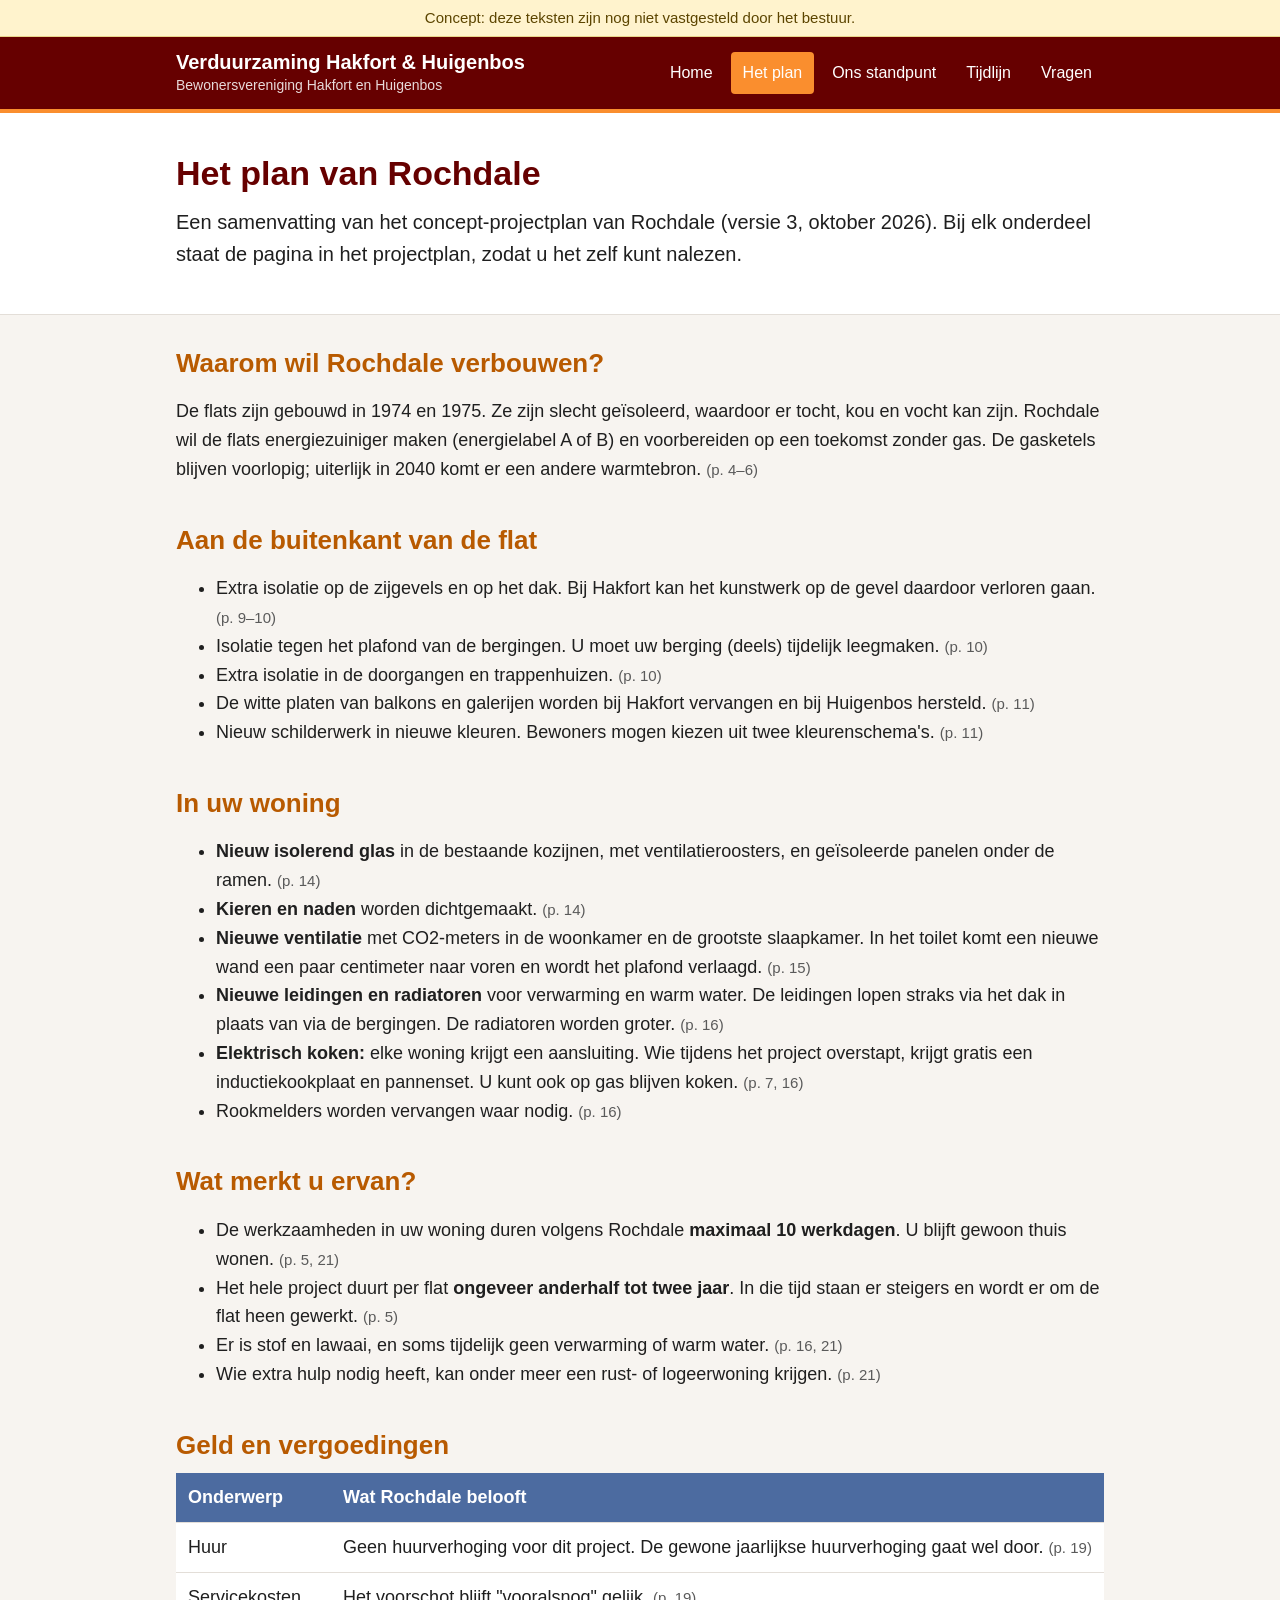
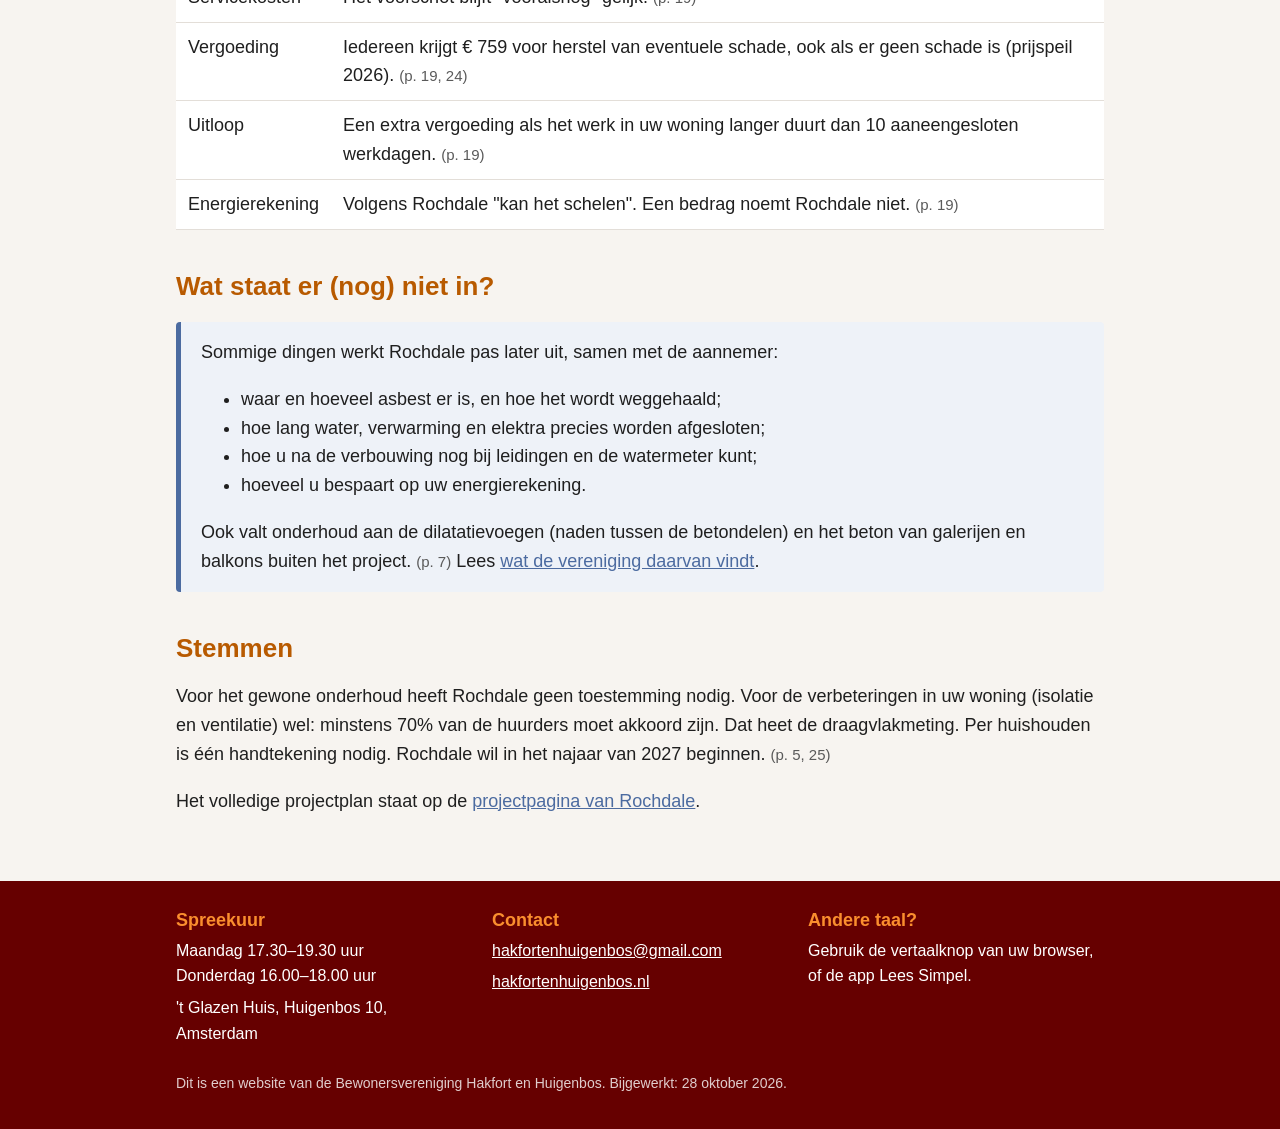
==== plan.html @ 51d77e8b "Eerste opzet henhverduurzaming.nl (concept) Co-Authored-By: Claude Opus 5.5 <noreply@anthropic.com>" ====
<!doctype html>
<html lang="nl">
<head>
<meta charset="utf-8">
<meta name="viewport" content="width=device-width, initial-scale=1">
<title>Het plan van Rochdale - Verduurzaming Hakfort en Huigenbos</title>
<meta name="description" content="Wat Rochdale wil doen aan de flats Hakfort en Huigenbos, samengevat uit het projectplan van oktober 2026.">
<link rel="stylesheet" href="css/style.css">
</head>
<body>
<div class="concept">Concept: deze teksten zijn nog niet vastgesteld door het bestuur.</div>
<header class="kop">
  <div class="wrap">
    <a class="logo" href="index.html"><strong>Verduurzaming Hakfort &amp; Huigenbos</strong><span>Bewonersvereniging Hakfort en Huigenbos</span></a>
    <button class="menu-knop" aria-expanded="false" aria-controls="menu">Menu</button>
    <nav id="menu" aria-label="Hoofdmenu">
      <ul>
        <li><a href="index.html">Home</a></li>
        <li><a href="plan.html" aria-current="page">Het plan</a></li>
        <li><a href="standpunt.html">Ons standpunt</a></li>
        <li><a href="tijdlijn.html">Tijdlijn</a></li>
        <li><a href="vragen.html">Vragen</a></li>
      </ul>
    </nav>
  </div>
</header>
<section class="intro">
  <div class="wrap">
    <h1>Het plan van Rochdale</h1>
    <p>Een samenvatting van het concept-projectplan van Rochdale (versie 3, oktober 2026). Bij elk onderdeel staat de pagina in het projectplan, zodat u het zelf kunt nalezen.</p>
  </div>
</section>

<main>
  <div class="wrap">
    <h2>Waarom wil Rochdale verbouwen?</h2>
    <p>De flats zijn gebouwd in 1974 en 1975. Ze zijn slecht geïsoleerd, waardoor er tocht, kou en vocht kan zijn. Rochdale wil de flats energiezuiniger maken (energielabel A of B) en voorbereiden op een toekomst zonder gas. De gasketels blijven voorlopig; uiterlijk in 2040 komt er een andere warmtebron. <span class="bron">(p. 4–6)</span></p>

    <h2>Aan de buitenkant van de flat</h2>
    <ul>
      <li>Extra isolatie op de zijgevels en op het dak. Bij Hakfort kan het kunstwerk op de gevel daardoor verloren gaan. <span class="bron">(p. 9–10)</span></li>
      <li>Isolatie tegen het plafond van de bergingen. U moet uw berging (deels) tijdelijk leegmaken. <span class="bron">(p. 10)</span></li>
      <li>Extra isolatie in de doorgangen en trappenhuizen. <span class="bron">(p. 10)</span></li>
      <li>De witte platen van balkons en galerijen worden bij Hakfort vervangen en bij Huigenbos hersteld. <span class="bron">(p. 11)</span></li>
      <li>Nieuw schilderwerk in nieuwe kleuren. Bewoners mogen kiezen uit twee kleurenschema's. <span class="bron">(p. 11)</span></li>
    </ul>

    <h2>In uw woning</h2>
    <ul>
      <li><strong>Nieuw isolerend glas</strong> in de bestaande kozijnen, met ventilatieroosters, en geïsoleerde panelen onder de ramen. <span class="bron">(p. 14)</span></li>
      <li><strong>Kieren en naden</strong> worden dichtgemaakt. <span class="bron">(p. 14)</span></li>
      <li><strong>Nieuwe ventilatie</strong> met CO2-meters in de woonkamer en de grootste slaapkamer. In het toilet komt een nieuwe wand een paar centimeter naar voren en wordt het plafond verlaagd. <span class="bron">(p. 15)</span></li>
      <li><strong>Nieuwe leidingen en radiatoren</strong> voor verwarming en warm water. De leidingen lopen straks via het dak in plaats van via de bergingen. De radiatoren worden groter. <span class="bron">(p. 16)</span></li>
      <li><strong>Elektrisch koken:</strong> elke woning krijgt een aansluiting. Wie tijdens het project overstapt, krijgt gratis een inductiekookplaat en pannenset. U kunt ook op gas blijven koken. <span class="bron">(p. 7, 16)</span></li>
      <li>Rookmelders worden vervangen waar nodig. <span class="bron">(p. 16)</span></li>
    </ul>

    <h2>Wat merkt u ervan?</h2>
    <ul>
      <li>De werkzaamheden in uw woning duren volgens Rochdale <strong>maximaal 10 werkdagen</strong>. U blijft gewoon thuis wonen. <span class="bron">(p. 5, 21)</span></li>
      <li>Het hele project duurt per flat <strong>ongeveer anderhalf tot twee jaar</strong>. In die tijd staan er steigers en wordt er om de flat heen gewerkt. <span class="bron">(p. 5)</span></li>
      <li>Er is stof en lawaai, en soms tijdelijk geen verwarming of warm water. <span class="bron">(p. 16, 21)</span></li>
      <li>Wie extra hulp nodig heeft, kan onder meer een rust- of logeerwoning krijgen. <span class="bron">(p. 21)</span></li>
    </ul>

    <h2>Geld en vergoedingen</h2>
    <div class="tabel-wrap">
      <table>
        <tr><th>Onderwerp</th><th>Wat Rochdale belooft</th></tr>
        <tr><td>Huur</td><td>Geen huurverhoging voor dit project. De gewone jaarlijkse huurverhoging gaat wel door. <span class="bron">(p. 19)</span></td></tr>
        <tr><td>Servicekosten</td><td>Het voorschot blijft "vooralsnog" gelijk. <span class="bron">(p. 19)</span></td></tr>
        <tr><td>Vergoeding</td><td>Iedereen krijgt € 759 voor herstel van eventuele schade, ook als er geen schade is (prijspeil 2026). <span class="bron">(p. 19, 24)</span></td></tr>
        <tr><td>Uitloop</td><td>Een extra vergoeding als het werk in uw woning langer duurt dan 10 aaneengesloten werkdagen. <span class="bron">(p. 19)</span></td></tr>
        <tr><td>Energierekening</td><td>Volgens Rochdale "kan het schelen". Een bedrag noemt Rochdale niet. <span class="bron">(p. 19)</span></td></tr>
      </table>
    </div>

    <h2>Wat staat er (nog) niet in?</h2>
    <div class="let-op">
      <p>Sommige dingen werkt Rochdale pas later uit, samen met de aannemer:</p>
      <ul>
        <li>waar en hoeveel asbest er is, en hoe het wordt weggehaald;</li>
        <li>hoe lang water, verwarming en elektra precies worden afgesloten;</li>
        <li>hoe u na de verbouwing nog bij leidingen en de watermeter kunt;</li>
        <li>hoeveel u bespaart op uw energierekening.</li>
      </ul>
      <p>Ook valt onderhoud aan de dilatatievoegen (naden tussen de betondelen) en het beton van galerijen en balkons buiten het project. <span class="bron">(p. 7)</span> Lees <a href="standpunt.html">wat de vereniging daarvan vindt</a>.</p>
    </div>

    <h2>Stemmen</h2>
    <p>Voor het gewone onderhoud heeft Rochdale geen toestemming nodig. Voor de verbeteringen in uw woning (isolatie en ventilatie) wel: minstens 70% van de huurders moet akkoord zijn. Dat heet de draagvlakmeting. Per huishouden is één handtekening nodig. Rochdale wil in het najaar van 2027 beginnen. <span class="bron">(p. 5, 25)</span></p>
    <p>Het volledige projectplan staat op de <a href="https://www.rochdale.nl/renovatie-sloop-nieuwbouw/verduurzaming-hakfort-en-huigenbos">projectpagina van Rochdale</a>.</p>
  </div>
</main>
<footer class="voet">
  <div class="wrap">
    <div class="kolommen">
      <div>
        <h2>Spreekuur</h2>
        <p>Maandag 17.30–19.30 uur<br>Donderdag 16.00–18.00 uur</p>
        <p>'t Glazen Huis, Huigenbos 10, Amsterdam</p>
      </div>
      <div>
        <h2>Contact</h2>
        <p><a href="mailto:hakfortenhuigenbos@gmail.com">hakfortenhuigenbos@gmail.com</a></p>
        <p><a href="https://www.hakfortenhuigenbos.nl">hakfortenhuigenbos.nl</a></p>
      </div>
      <div>
        <h2>Andere taal?</h2>
        <p>Gebruik de vertaalknop van uw browser, of de app Lees Simpel.</p>
      </div>
    </div>
    <p class="klein">Dit is een website van de Bewonersvereniging Hakfort en Huigenbos. Bijgewerkt: 28 oktober 2026.</p>
  </div>
</footer>
<script src="js/main.js"></script>
</body>
</html>
---- css/style.css ----
/* henhverduurzaming.nl - kleuren afgeleid van hakfortenhuigenbos.nl */
:root {
  --rood: #660000;        /* achtergrond oude site */
  --rood-donker: #4a0000;
  --oranje: #fa8e2e;      /* knoppen en koppen oude site */
  --oranje-tekst: #b85a00; /* oranje dat goed leesbaar is op wit */
  --blauw: #4c6ba0;       /* kopjes zijbalk oude site */
  --blauw-licht: #eef2f8;
  --tekst: #1f1f1f;
  --grijs: #5a5a5a;
  --lijn: #e3ded8;
  --achtergrond: #f7f4f0;
  --wit: #ffffff;
  --breedte: 960px;
}

* { box-sizing: border-box; }

html { -webkit-text-size-adjust: 100%; }

body {
  margin: 0;
  font-family: Arial, "Helvetica Neue", Helvetica, sans-serif;
  font-size: 18px;
  line-height: 1.6;
  color: var(--tekst);
  background: var(--achtergrond);
}

a { color: var(--blauw); }
a:hover { color: var(--rood); }

img { max-width: 100%; height: auto; }

.wrap {
  max-width: var(--breedte);
  margin: 0 auto;
  padding: 0 16px;
}

/* Concept-balk: weghalen als de teksten zijn vastgesteld */
.concept {
  background: #fff3cd;
  color: #5c4500;
  font-size: 15px;
  text-align: center;
  padding: 6px 16px;
  border-bottom: 1px solid #e8d48a;
}

/* Kop */
.kop {
  background: var(--rood);
  color: var(--wit);
  border-bottom: 4px solid var(--oranje);
}
.kop .wrap {
  display: flex;
  align-items: center;
  justify-content: space-between;
  gap: 16px;
  min-height: 72px;
}
.logo {
  color: var(--wit);
  text-decoration: none;
  line-height: 1.2;
}
.logo:hover { color: var(--wit); }
.logo strong { display: block; font-size: 20px; white-space: nowrap; }
.logo span { font-size: 14px; opacity: .85; }

.menu-knop {
  display: none;
  background: var(--oranje);
  color: var(--wit);
  border: 0;
  border-radius: 4px;
  font: inherit;
  font-size: 16px;
  padding: 8px 14px;
  cursor: pointer;
}

nav ul {
  list-style: none;
  margin: 0;
  padding: 0;
  display: flex;
  flex-wrap: wrap;
  gap: 6px;
}
nav a {
  display: block;
  color: var(--wit);
  text-decoration: none;
  font-size: 16px;
  padding: 8px 12px;
  border-radius: 4px;
}
nav a:hover { background: var(--rood-donker); color: var(--wit); }
nav a[aria-current="page"] { background: var(--oranje); }

/* Openingsblok */
.intro {
  background: var(--wit);
  border-bottom: 1px solid var(--lijn);
  padding: 40px 0 32px;
}
.intro h1 {
  margin: 0 0 12px;
  font-size: 34px;
  line-height: 1.2;
  color: var(--rood);
}
.intro p { margin: 0 0 12px; font-size: 20px; max-width: 46em; }

main { padding: 32px 0 48px; }

h1, h2, h3 { line-height: 1.25; }
h2 { color: var(--oranje-tekst); font-size: 26px; margin: 40px 0 12px; }
h3 { font-size: 20px; margin: 24px 0 8px; }
main > .wrap > h2:first-child { margin-top: 0; }

.kaarten {
  display: grid;
  grid-template-columns: repeat(auto-fit, minmax(240px, 1fr));
  gap: 16px;
  margin: 24px 0;
}
.kaart {
  background: var(--wit);
  border: 1px solid var(--lijn);
  border-top: 4px solid var(--blauw);
  border-radius: 6px;
  padding: 18px 20px;
}
.kaart h3 { margin-top: 0; }
.kaart p { margin: 0 0 8px; }
.kaart a.meer { font-weight: bold; }

.blok {
  background: var(--wit);
  border: 1px solid var(--lijn);
  border-radius: 6px;
  padding: 20px 24px;
  margin: 16px 0;
}
.blok > :first-child { margin-top: 0; }
.blok > :last-child { margin-bottom: 0; }

.let-op {
  background: var(--blauw-licht);
  border-left: 5px solid var(--blauw);
  border-radius: 4px;
  padding: 16px 20px;
  margin: 20px 0;
}
.let-op > :first-child { margin-top: 0; }
.let-op > :last-child { margin-bottom: 0; }

.datum-groot {
  display: inline-block;
  background: var(--oranje);
  color: var(--wit);
  font-weight: bold;
  border-radius: 4px;
  padding: 2px 10px;
}

.knop {
  display: inline-block;
  background: var(--oranje);
  color: var(--wit);
  text-decoration: none;
  font-weight: bold;
  border-radius: 4px;
  padding: 10px 18px;
  margin: 4px 8px 4px 0;
}
.knop:hover { background: var(--oranje-tekst); color: var(--wit); }
.knop.stil { background: var(--blauw); }
.knop.stil:hover { background: #3a5584; }

/* Bezwaren */
.bezwaar {
  background: var(--wit);
  border: 1px solid var(--lijn);
  border-left: 6px solid var(--oranje);
  border-radius: 6px;
  padding: 18px 22px;
  margin: 16px 0;
}
.bezwaar h3 { margin-top: 0; }
.bron { font-size: 15px; color: var(--grijs); white-space: nowrap; }
.bezwaar dl { margin: 8px 0 0; }
.bezwaar dt { font-weight: bold; margin-top: 8px; }
.bezwaar dd { margin: 0; }

/* Punten waar we het over eens zijn */
.eens {
  background: var(--wit);
  border: 1px solid var(--lijn);
  border-left: 6px solid #3d8b4f;
  border-radius: 6px;
  padding: 14px 22px;
  margin: 12px 0 20px;
}
.eens ul { margin: 0; padding-left: 0; list-style: none; }
.eens li { position: relative; padding-left: 28px; margin: 8px 0; }
.eens li::before {
  content: "\2713";
  position: absolute;
  left: 0;
  top: 0;
  color: #3d8b4f;
  font-weight: bold;
}

/* Tabel */
.tabel-wrap { overflow-x: auto; }
table { border-collapse: collapse; width: 100%; background: var(--wit); }
th, td { text-align: left; vertical-align: top; padding: 10px 12px; border-bottom: 1px solid var(--lijn); }
th { background: var(--blauw); color: var(--wit); font-weight: bold; }

/* Tijdlijn */
.tijdlijn { list-style: none; margin: 24px 0; padding: 0; position: relative; }
.tijdlijn::before {
  content: "";
  position: absolute;
  left: 11px;
  top: 6px;
  bottom: 6px;
  width: 3px;
  background: var(--lijn);
}
.tijdlijn li { position: relative; padding: 0 0 24px 40px; }
.tijdlijn li::before {
  content: "";
  position: absolute;
  left: 3px;
  top: 6px;
  width: 19px;
  height: 19px;
  border-radius: 50%;
  background: var(--wit);
  border: 3px solid var(--blauw);
}
.tijdlijn li.gedaan::before { background: var(--blauw); }
.tijdlijn li.nu::before { background: var(--oranje); border-color: var(--oranje); }
.tijdlijn li.mijlpaal::before { border-color: var(--rood); background: var(--rood); }
.tijdlijn .wanneer { font-weight: bold; color: var(--rood); display: block; }
.tijdlijn .wie { font-size: 15px; color: var(--grijs); }

/* Vragen */
details {
  background: var(--wit);
  border: 1px solid var(--lijn);
  border-radius: 6px;
  margin: 10px 0;
}
summary {
  cursor: pointer;
  font-weight: bold;
  padding: 14px 18px;
  list-style-position: inside;
}
summary:hover { color: var(--rood); }
details[open] summary { border-bottom: 1px solid var(--lijn); }
details .antwoord { padding: 4px 18px 14px; }

/* Voet */
.voet {
  background: var(--rood);
  color: var(--wit);
  padding: 28px 0;
  font-size: 16px;
}
.voet a { color: var(--wit); }
.voet .kolommen {
  display: grid;
  grid-template-columns: repeat(auto-fit, minmax(220px, 1fr));
  gap: 20px;
}
.voet h2 { color: var(--oranje); font-size: 18px; margin: 0 0 6px; }
.voet p { margin: 0 0 6px; }
.voet .klein { margin-top: 20px; font-size: 14px; opacity: .8; }

/* Telefoon */
@media (max-width: 820px) {
  body { font-size: 17px; }
  .menu-knop { display: block; }
  .logo strong { white-space: normal; font-size: 18px; }
  nav { display: none; width: 100%; padding-bottom: 12px; }
  nav.open { display: block; }
  nav ul { flex-direction: column; }
  .kop .wrap { flex-wrap: wrap; padding-top: 10px; padding-bottom: 10px; }
  .intro { padding: 28px 0 22px; }
  .intro h1 { font-size: 27px; }
  .intro p { font-size: 18px; }
  h2 { font-size: 23px; }
}

/* Afdrukken: alleen de inhoud */
@media print {
  .concept, .kop nav, .menu-knop, .voet { display: none; }
  .kop { background: none; color: #000; border: 0; }
  .logo { color: #000; }
  body { background: #fff; font-size: 12pt; }
  details { border: 0; }
  details .antwoord { display: block; }
}
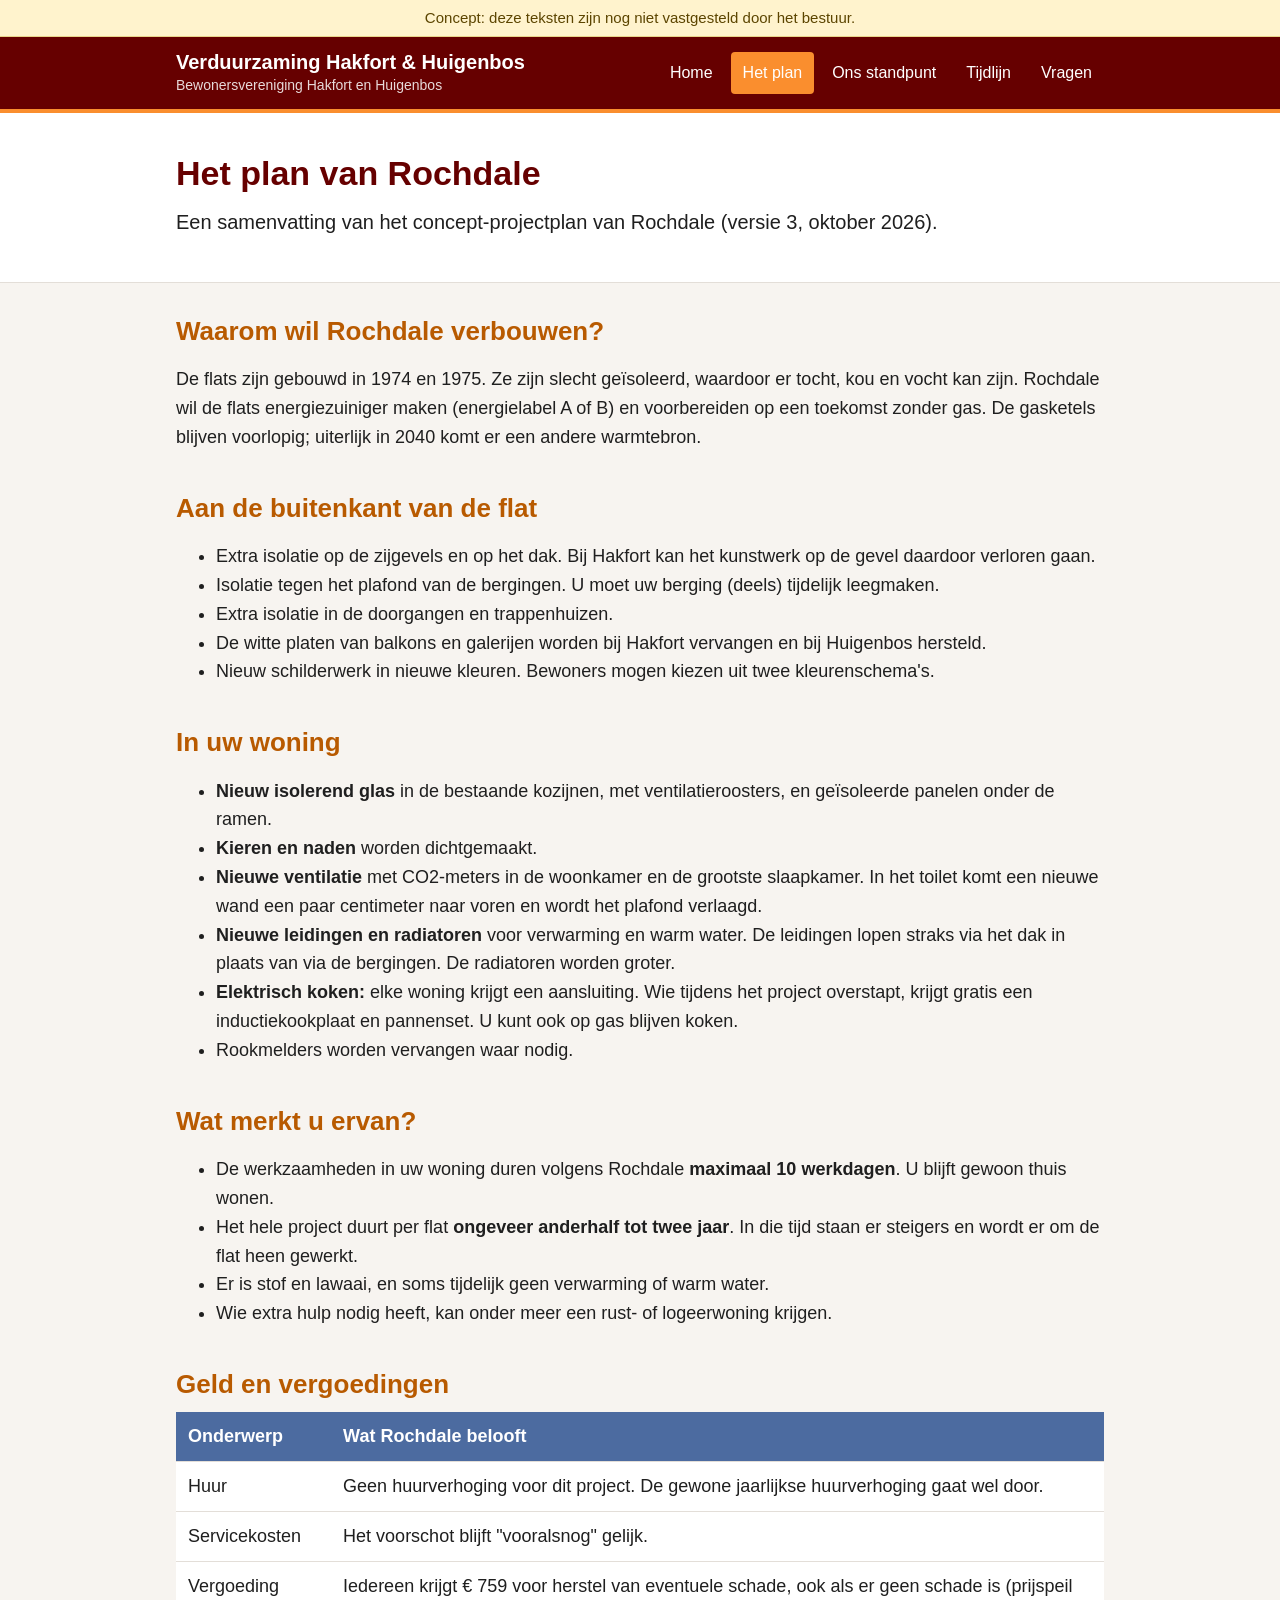
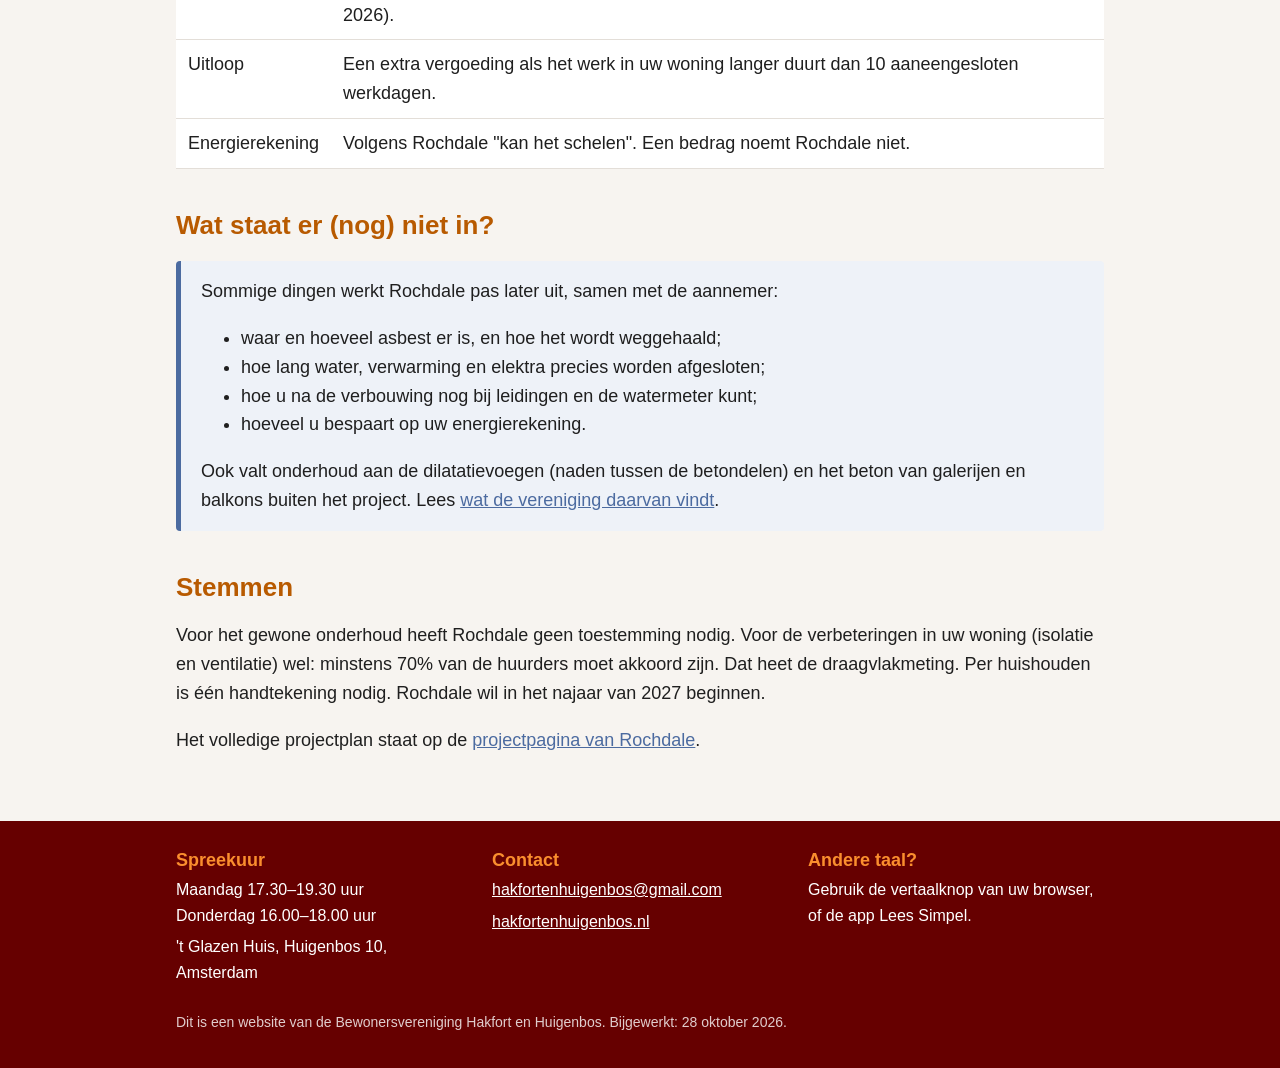
==== commit b1a7d2e9: "Paginaverwijzingen uit het plan gehaald Co-Authored-By: Claude Opus 5.5 <noreply@anthropic.com>" ====
--- a/plan.html
+++ b/plan.html
@@ -27,51 +27,51 @@
 <section class="intro">
   <div class="wrap">
     <h1>Het plan van Rochdale</h1>
-    <p>Een samenvatting van het concept-projectplan van Rochdale (versie 3, oktober 2026). Bij elk onderdeel staat de pagina in het projectplan, zodat u het zelf kunt nalezen.</p>
+    <p>Een samenvatting van het concept-projectplan van Rochdale (versie 3, oktober 2026).</p>
   </div>
 </section>
 
 <main>
   <div class="wrap">
     <h2>Waarom wil Rochdale verbouwen?</h2>
-    <p>De flats zijn gebouwd in 1974 en 1975. Ze zijn slecht geïsoleerd, waardoor er tocht, kou en vocht kan zijn. Rochdale wil de flats energiezuiniger maken (energielabel A of B) en voorbereiden op een toekomst zonder gas. De gasketels blijven voorlopig; uiterlijk in 2040 komt er een andere warmtebron. <span class="bron">(p. 4–6)</span></p>
+    <p>De flats zijn gebouwd in 1974 en 1975. Ze zijn slecht geïsoleerd, waardoor er tocht, kou en vocht kan zijn. Rochdale wil de flats energiezuiniger maken (energielabel A of B) en voorbereiden op een toekomst zonder gas. De gasketels blijven voorlopig; uiterlijk in 2040 komt er een andere warmtebron.</p>
 
     <h2>Aan de buitenkant van de flat</h2>
     <ul>
-      <li>Extra isolatie op de zijgevels en op het dak. Bij Hakfort kan het kunstwerk op de gevel daardoor verloren gaan. <span class="bron">(p. 9–10)</span></li>
-      <li>Isolatie tegen het plafond van de bergingen. U moet uw berging (deels) tijdelijk leegmaken. <span class="bron">(p. 10)</span></li>
-      <li>Extra isolatie in de doorgangen en trappenhuizen. <span class="bron">(p. 10)</span></li>
-      <li>De witte platen van balkons en galerijen worden bij Hakfort vervangen en bij Huigenbos hersteld. <span class="bron">(p. 11)</span></li>
-      <li>Nieuw schilderwerk in nieuwe kleuren. Bewoners mogen kiezen uit twee kleurenschema's. <span class="bron">(p. 11)</span></li>
+      <li>Extra isolatie op de zijgevels en op het dak. Bij Hakfort kan het kunstwerk op de gevel daardoor verloren gaan.</li>
+      <li>Isolatie tegen het plafond van de bergingen. U moet uw berging (deels) tijdelijk leegmaken.</li>
+      <li>Extra isolatie in de doorgangen en trappenhuizen.</li>
+      <li>De witte platen van balkons en galerijen worden bij Hakfort vervangen en bij Huigenbos hersteld.</li>
+      <li>Nieuw schilderwerk in nieuwe kleuren. Bewoners mogen kiezen uit twee kleurenschema's.</li>
     </ul>
 
     <h2>In uw woning</h2>
     <ul>
-      <li><strong>Nieuw isolerend glas</strong> in de bestaande kozijnen, met ventilatieroosters, en geïsoleerde panelen onder de ramen. <span class="bron">(p. 14)</span></li>
-      <li><strong>Kieren en naden</strong> worden dichtgemaakt. <span class="bron">(p. 14)</span></li>
-      <li><strong>Nieuwe ventilatie</strong> met CO2-meters in de woonkamer en de grootste slaapkamer. In het toilet komt een nieuwe wand een paar centimeter naar voren en wordt het plafond verlaagd. <span class="bron">(p. 15)</span></li>
-      <li><strong>Nieuwe leidingen en radiatoren</strong> voor verwarming en warm water. De leidingen lopen straks via het dak in plaats van via de bergingen. De radiatoren worden groter. <span class="bron">(p. 16)</span></li>
-      <li><strong>Elektrisch koken:</strong> elke woning krijgt een aansluiting. Wie tijdens het project overstapt, krijgt gratis een inductiekookplaat en pannenset. U kunt ook op gas blijven koken. <span class="bron">(p. 7, 16)</span></li>
-      <li>Rookmelders worden vervangen waar nodig. <span class="bron">(p. 16)</span></li>
+      <li><strong>Nieuw isolerend glas</strong> in de bestaande kozijnen, met ventilatieroosters, en geïsoleerde panelen onder de ramen.</li>
+      <li><strong>Kieren en naden</strong> worden dichtgemaakt.</li>
+      <li><strong>Nieuwe ventilatie</strong> met CO2-meters in de woonkamer en de grootste slaapkamer. In het toilet komt een nieuwe wand een paar centimeter naar voren en wordt het plafond verlaagd.</li>
+      <li><strong>Nieuwe leidingen en radiatoren</strong> voor verwarming en warm water. De leidingen lopen straks via het dak in plaats van via de bergingen. De radiatoren worden groter.</li>
+      <li><strong>Elektrisch koken:</strong> elke woning krijgt een aansluiting. Wie tijdens het project overstapt, krijgt gratis een inductiekookplaat en pannenset. U kunt ook op gas blijven koken.</li>
+      <li>Rookmelders worden vervangen waar nodig.</li>
     </ul>
 
     <h2>Wat merkt u ervan?</h2>
     <ul>
-      <li>De werkzaamheden in uw woning duren volgens Rochdale <strong>maximaal 10 werkdagen</strong>. U blijft gewoon thuis wonen. <span class="bron">(p. 5, 21)</span></li>
-      <li>Het hele project duurt per flat <strong>ongeveer anderhalf tot twee jaar</strong>. In die tijd staan er steigers en wordt er om de flat heen gewerkt. <span class="bron">(p. 5)</span></li>
-      <li>Er is stof en lawaai, en soms tijdelijk geen verwarming of warm water. <span class="bron">(p. 16, 21)</span></li>
-      <li>Wie extra hulp nodig heeft, kan onder meer een rust- of logeerwoning krijgen. <span class="bron">(p. 21)</span></li>
+      <li>De werkzaamheden in uw woning duren volgens Rochdale <strong>maximaal 10 werkdagen</strong>. U blijft gewoon thuis wonen.</li>
+      <li>Het hele project duurt per flat <strong>ongeveer anderhalf tot twee jaar</strong>. In die tijd staan er steigers en wordt er om de flat heen gewerkt.</li>
+      <li>Er is stof en lawaai, en soms tijdelijk geen verwarming of warm water.</li>
+      <li>Wie extra hulp nodig heeft, kan onder meer een rust- of logeerwoning krijgen.</li>
     </ul>
 
     <h2>Geld en vergoedingen</h2>
     <div class="tabel-wrap">
       <table>
         <tr><th>Onderwerp</th><th>Wat Rochdale belooft</th></tr>
-        <tr><td>Huur</td><td>Geen huurverhoging voor dit project. De gewone jaarlijkse huurverhoging gaat wel door. <span class="bron">(p. 19)</span></td></tr>
-        <tr><td>Servicekosten</td><td>Het voorschot blijft "vooralsnog" gelijk. <span class="bron">(p. 19)</span></td></tr>
-        <tr><td>Vergoeding</td><td>Iedereen krijgt € 759 voor herstel van eventuele schade, ook als er geen schade is (prijspeil 2026). <span class="bron">(p. 19, 24)</span></td></tr>
-        <tr><td>Uitloop</td><td>Een extra vergoeding als het werk in uw woning langer duurt dan 10 aaneengesloten werkdagen. <span class="bron">(p. 19)</span></td></tr>
-        <tr><td>Energierekening</td><td>Volgens Rochdale "kan het schelen". Een bedrag noemt Rochdale niet. <span class="bron">(p. 19)</span></td></tr>
+        <tr><td>Huur</td><td>Geen huurverhoging voor dit project. De gewone jaarlijkse huurverhoging gaat wel door.</td></tr>
+        <tr><td>Servicekosten</td><td>Het voorschot blijft "vooralsnog" gelijk.</td></tr>
+        <tr><td>Vergoeding</td><td>Iedereen krijgt € 759 voor herstel van eventuele schade, ook als er geen schade is (prijspeil 2026).</td></tr>
+        <tr><td>Uitloop</td><td>Een extra vergoeding als het werk in uw woning langer duurt dan 10 aaneengesloten werkdagen.</td></tr>
+        <tr><td>Energierekening</td><td>Volgens Rochdale "kan het schelen". Een bedrag noemt Rochdale niet.</td></tr>
       </table>
     </div>
 
@@ -84,11 +84,11 @@
         <li>hoe u na de verbouwing nog bij leidingen en de watermeter kunt;</li>
         <li>hoeveel u bespaart op uw energierekening.</li>
       </ul>
-      <p>Ook valt onderhoud aan de dilatatievoegen (naden tussen de betondelen) en het beton van galerijen en balkons buiten het project. <span class="bron">(p. 7)</span> Lees <a href="standpunt.html">wat de vereniging daarvan vindt</a>.</p>
+      <p>Ook valt onderhoud aan de dilatatievoegen (naden tussen de betondelen) en het beton van galerijen en balkons buiten het project. Lees <a href="standpunt.html">wat de vereniging daarvan vindt</a>.</p>
     </div>
 
     <h2>Stemmen</h2>
-    <p>Voor het gewone onderhoud heeft Rochdale geen toestemming nodig. Voor de verbeteringen in uw woning (isolatie en ventilatie) wel: minstens 70% van de huurders moet akkoord zijn. Dat heet de draagvlakmeting. Per huishouden is één handtekening nodig. Rochdale wil in het najaar van 2027 beginnen. <span class="bron">(p. 5, 25)</span></p>
+    <p>Voor het gewone onderhoud heeft Rochdale geen toestemming nodig. Voor de verbeteringen in uw woning (isolatie en ventilatie) wel: minstens 70% van de huurders moet akkoord zijn. Dat heet de draagvlakmeting. Per huishouden is één handtekening nodig. Rochdale wil in het najaar van 2027 beginnen.</p>
     <p>Het volledige projectplan staat op de <a href="https://www.rochdale.nl/renovatie-sloop-nieuwbouw/verduurzaming-hakfort-en-huigenbos">projectpagina van Rochdale</a>.</p>
   </div>
 </main>
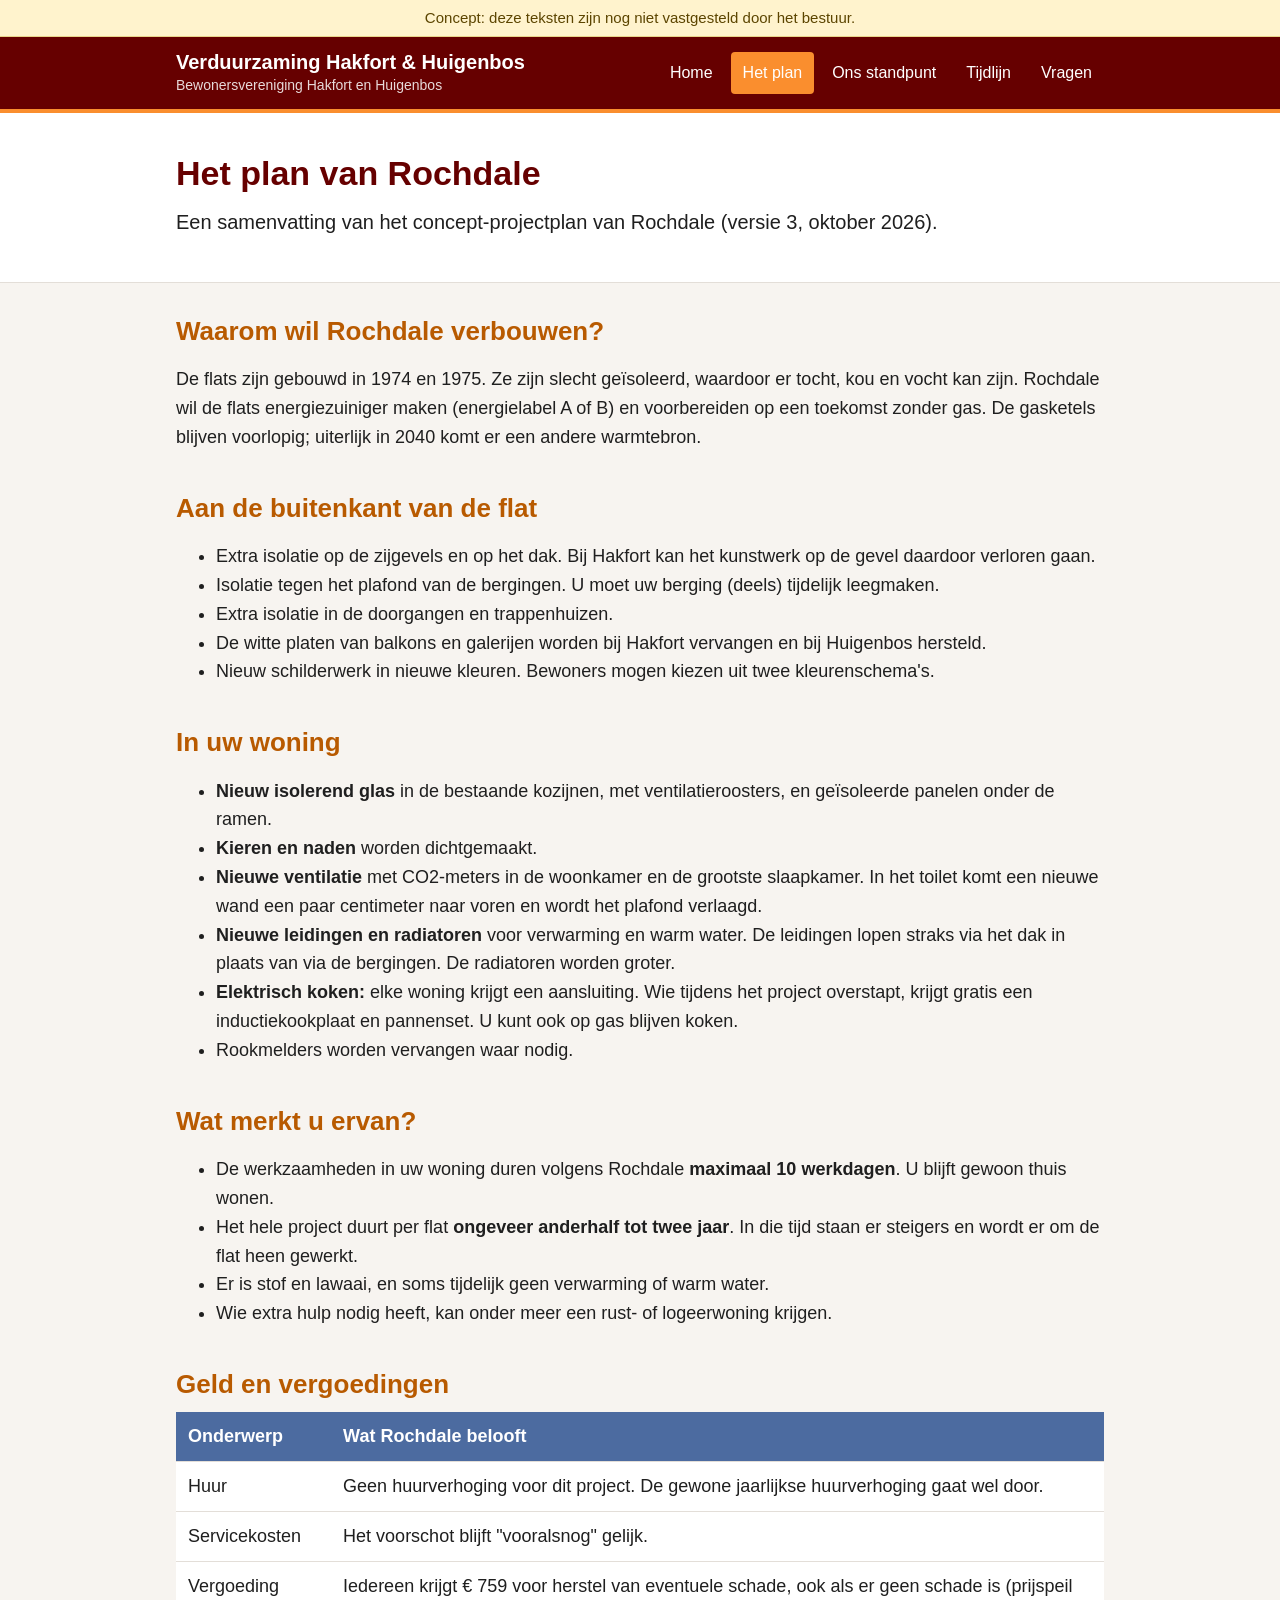
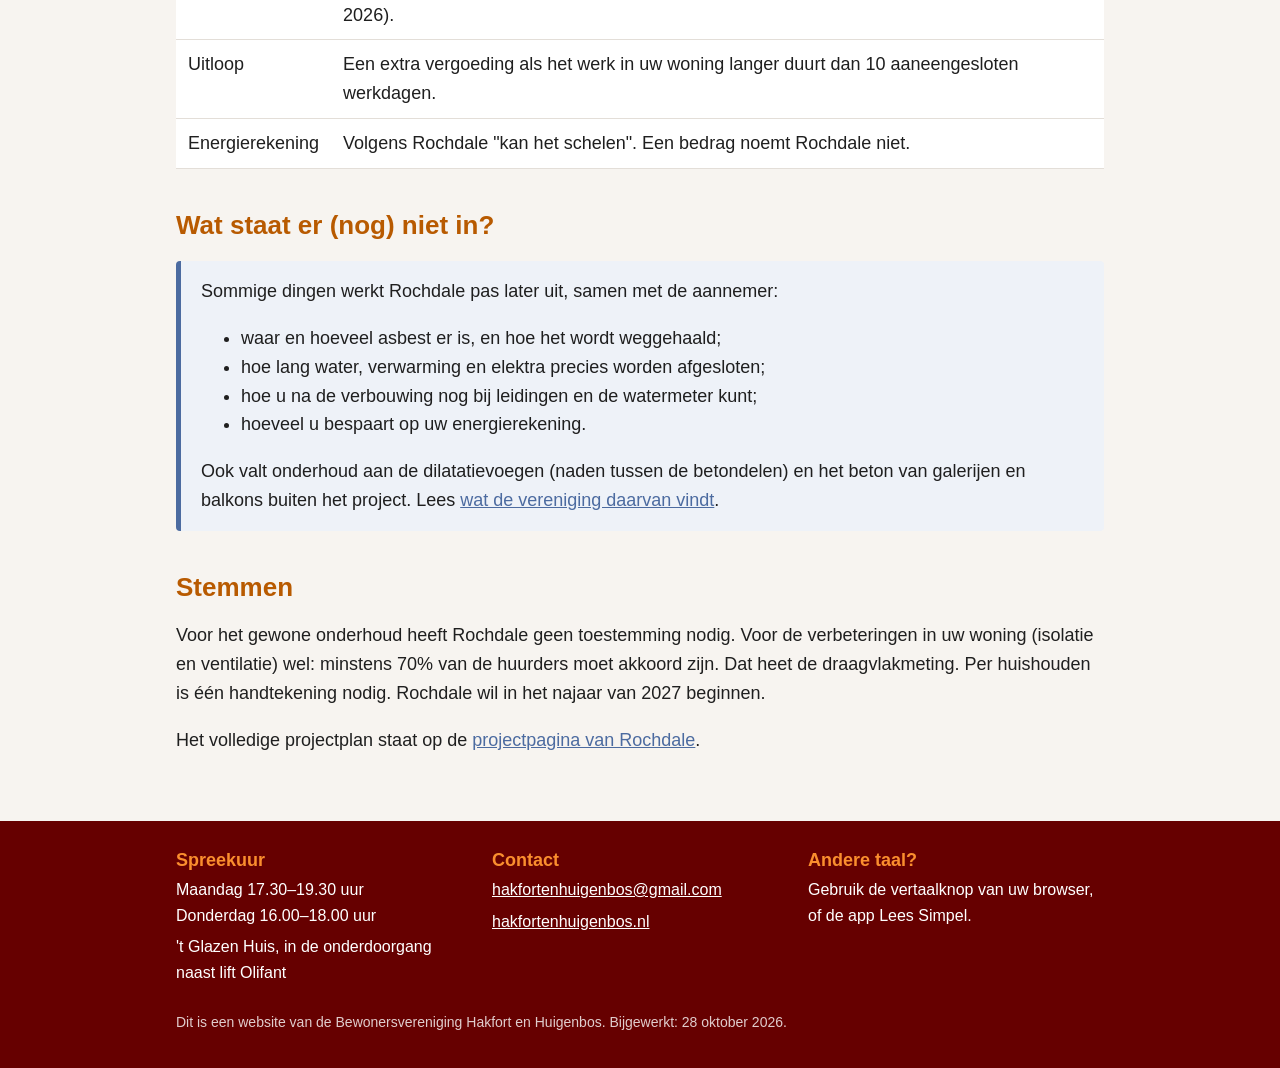
==== commit 302f46e3: "Bezoekadres spreekuur: onderdoorgang naast lift Olifant (niet Huigenbos 10) Co-Authored-By: Claude O" ====
--- a/plan.html
+++ b/plan.html
@@ -98,7 +98,7 @@
       <div>
         <h2>Spreekuur</h2>
         <p>Maandag 17.30–19.30 uur<br>Donderdag 16.00–18.00 uur</p>
-        <p>'t Glazen Huis, Huigenbos 10, Amsterdam</p>
+        <p>'t Glazen Huis, in de onderdoorgang naast lift Olifant</p>
       </div>
       <div>
         <h2>Contact</h2>
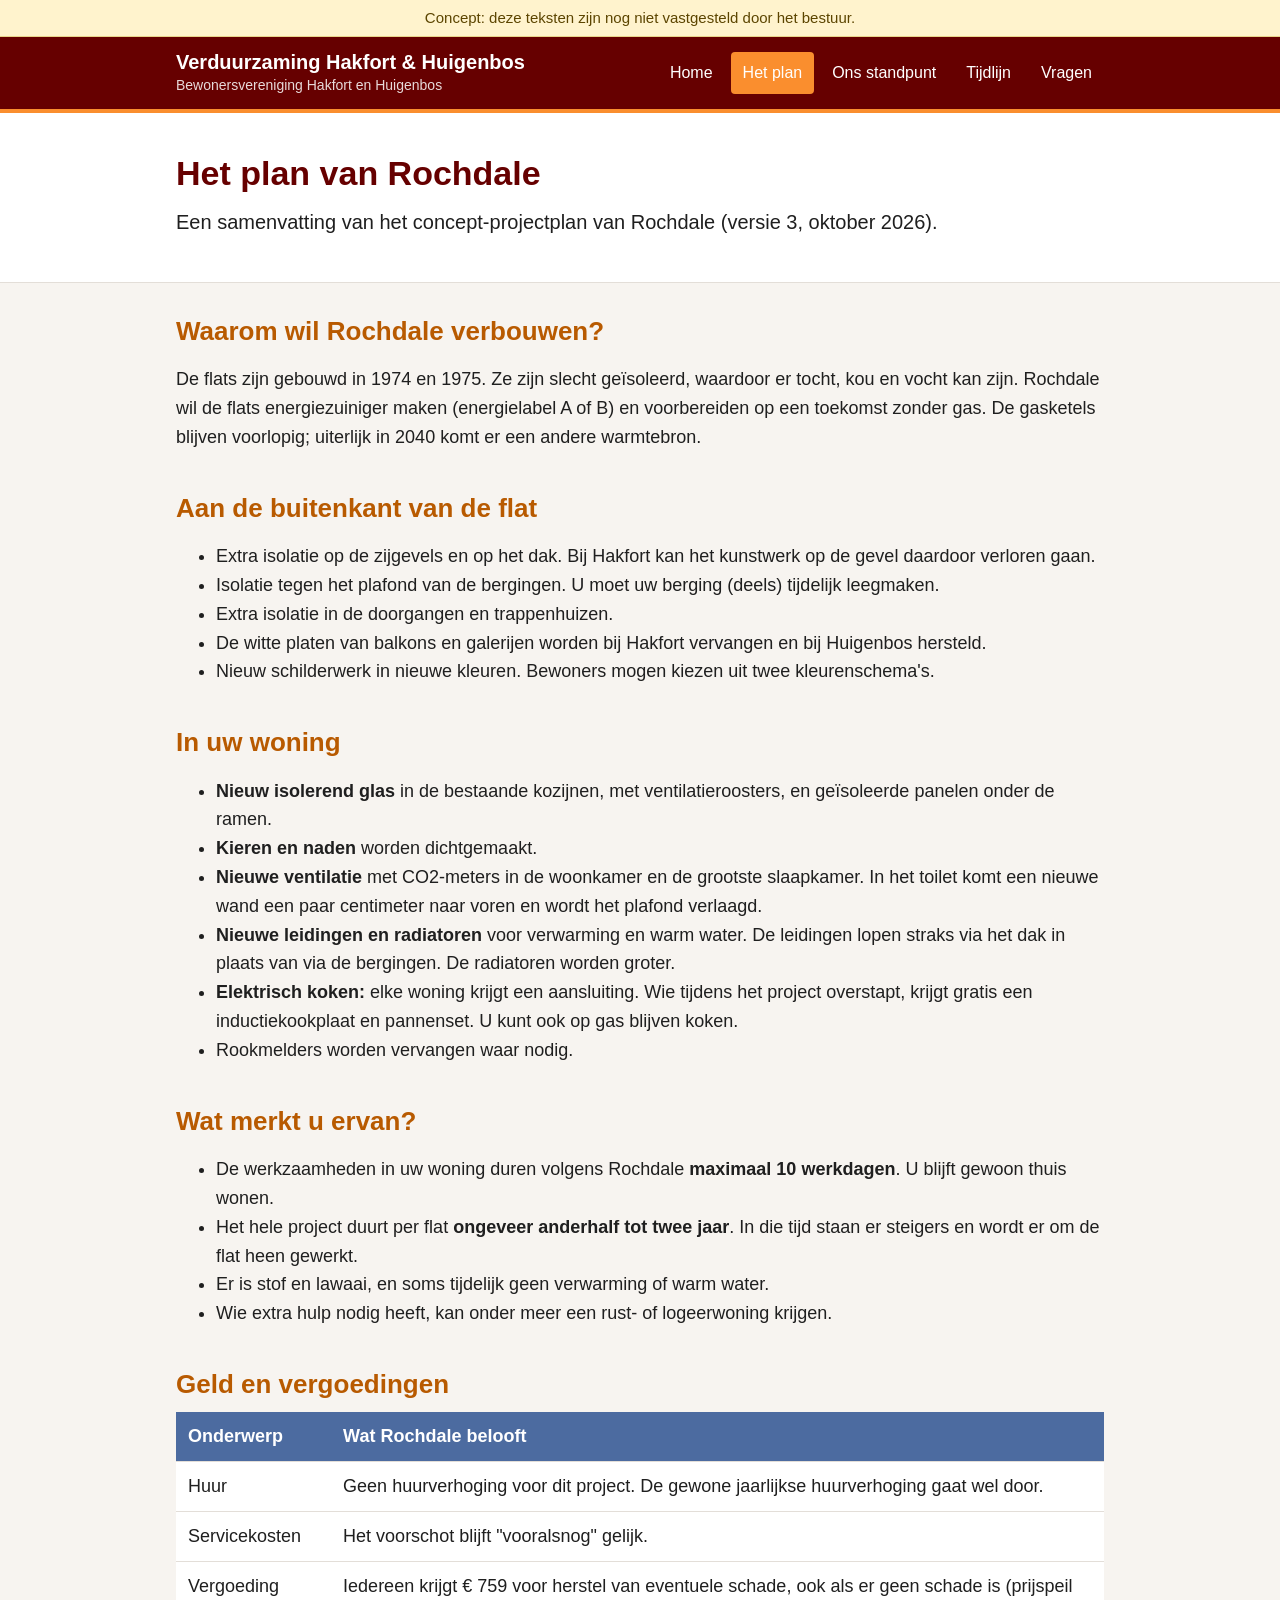
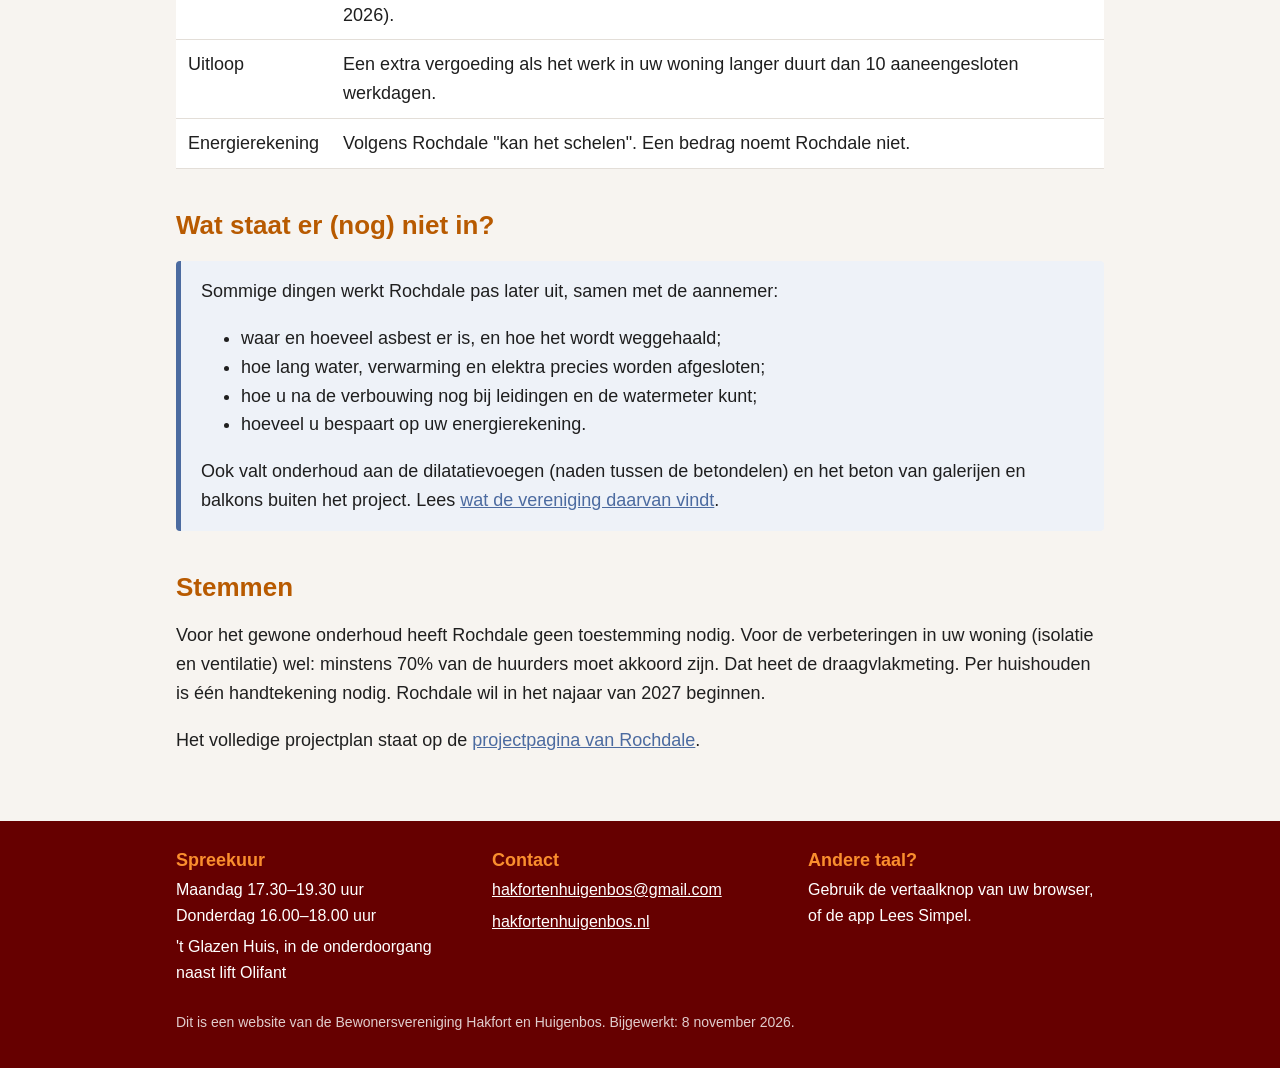
==== commit 0d4e4500: "Aanvullingen n.a.v. nieuwsbrief november; tijdlijn bijgewerkt - Homepage: "Nieuwe ramen" wordt "Nieu" ====
--- a/plan.html
+++ b/plan.html
@@ -110,7 +110,7 @@
         <p>Gebruik de vertaalknop van uw browser, of de app Lees Simpel.</p>
       </div>
     </div>
-    <p class="klein">Dit is een website van de Bewonersvereniging Hakfort en Huigenbos. Bijgewerkt: 28 oktober 2026.</p>
+    <p class="klein">Dit is een website van de Bewonersvereniging Hakfort en Huigenbos. Bijgewerkt: 8 november 2026.</p>
   </div>
 </footer>
 <script src="js/main.js"></script>
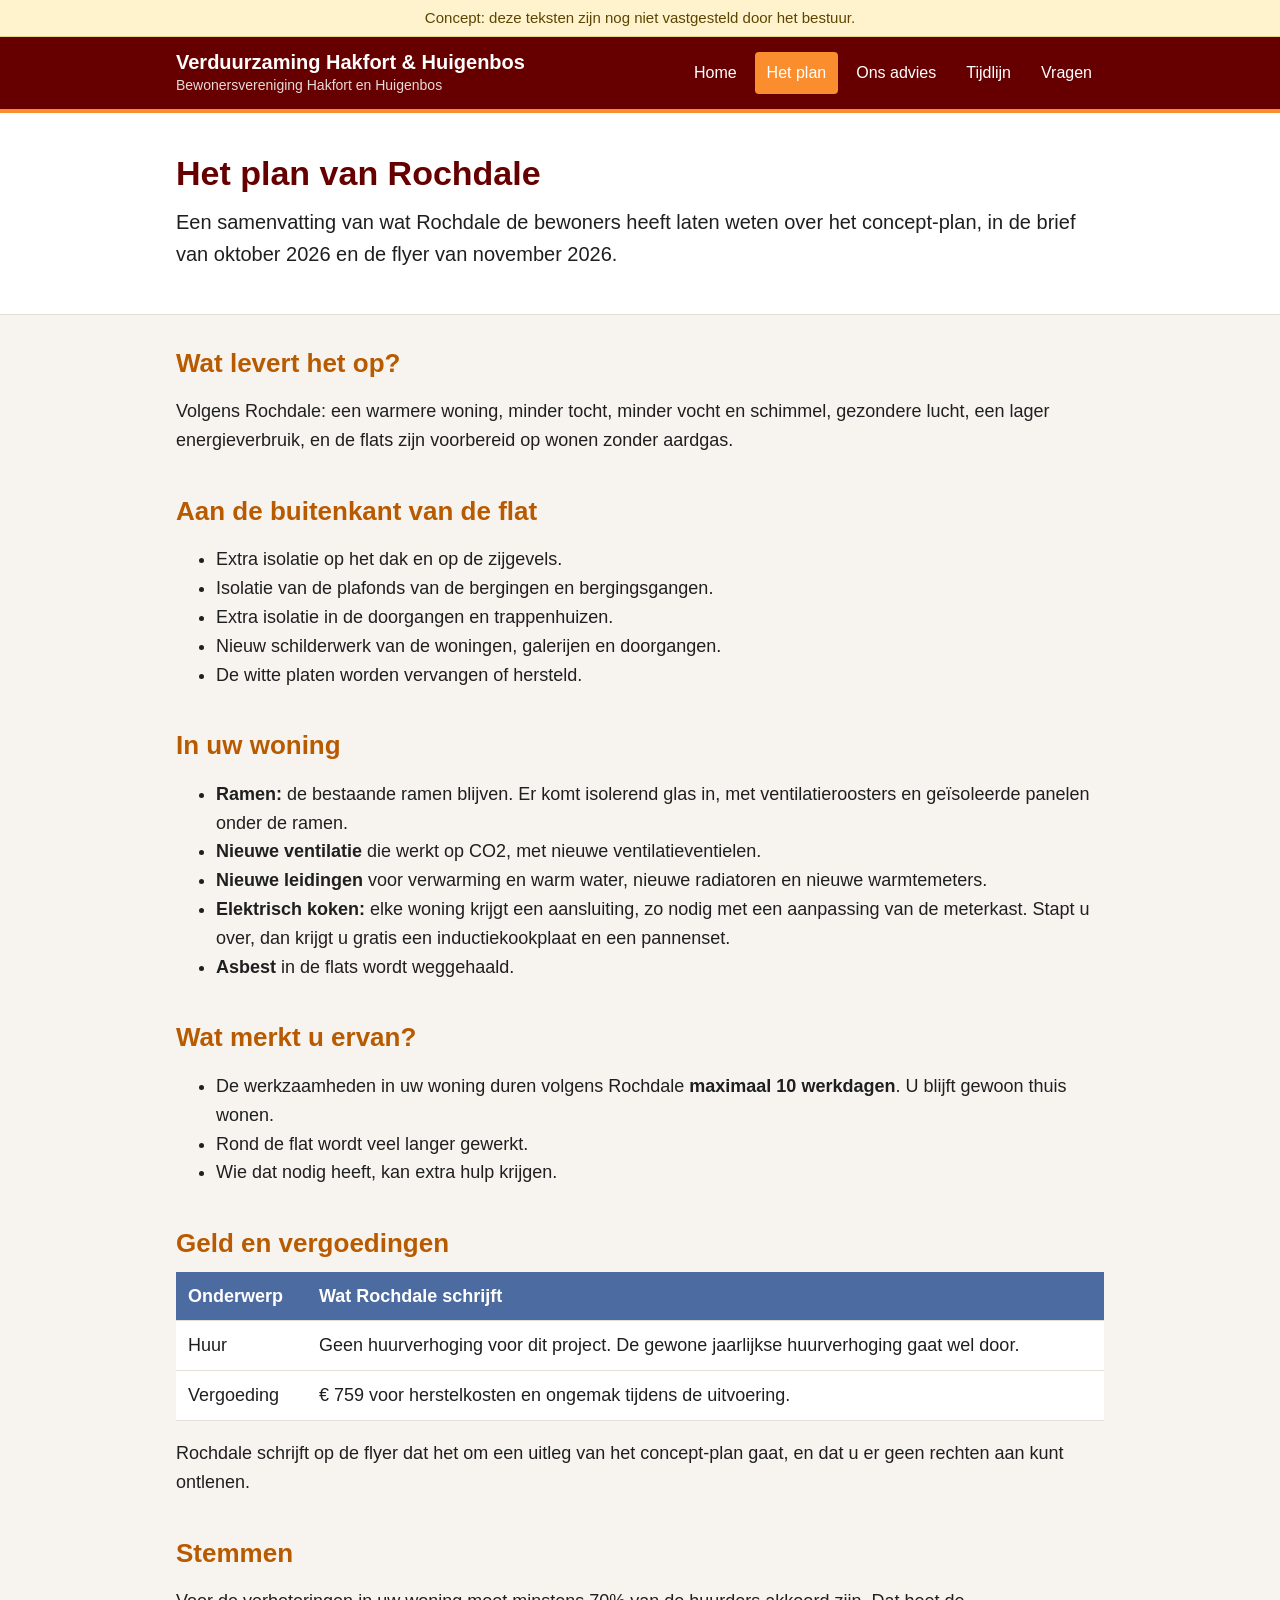
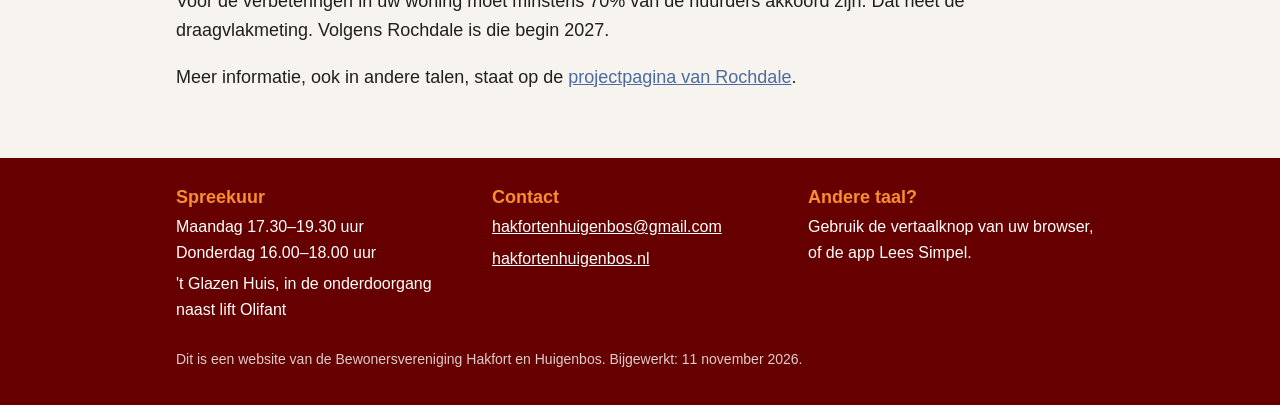
==== commit 68ee22cc: "Versie zonder advies: alleen informatie uit nieuwsbrief vereniging, brief Rochdale 6-10 en flyer Roc" ====
--- a/plan.html
+++ b/plan.html
@@ -4,7 +4,7 @@
 <meta charset="utf-8">
 <meta name="viewport" content="width=device-width, initial-scale=1">
 <title>Het plan van Rochdale - Verduurzaming Hakfort en Huigenbos</title>
-<meta name="description" content="Wat Rochdale wil doen aan de flats Hakfort en Huigenbos, samengevat uit het projectplan van oktober 2026.">
+<meta name="description" content="Wat Rochdale wil doen aan de flats Hakfort en Huigenbos.">
 <link rel="stylesheet" href="css/style.css">
 </head>
 <body>
@@ -17,7 +17,7 @@
       <ul>
         <li><a href="index.html">Home</a></li>
         <li><a href="plan.html" aria-current="page">Het plan</a></li>
-        <li><a href="standpunt.html">Ons standpunt</a></li>
+        <li><a href="standpunt.html">Ons advies</a></li>
         <li><a href="tijdlijn.html">Tijdlijn</a></li>
         <li><a href="vragen.html">Vragen</a></li>
       </ul>
@@ -27,69 +27,53 @@
 <section class="intro">
   <div class="wrap">
     <h1>Het plan van Rochdale</h1>
-    <p>Een samenvatting van het concept-projectplan van Rochdale (versie 3, oktober 2026).</p>
+    <p>Een samenvatting van wat Rochdale de bewoners heeft laten weten over het concept-plan, in de brief van oktober 2026 en de flyer van november 2026.</p>
   </div>
 </section>
 
 <main>
   <div class="wrap">
-    <h2>Waarom wil Rochdale verbouwen?</h2>
-    <p>De flats zijn gebouwd in 1974 en 1975. Ze zijn slecht geïsoleerd, waardoor er tocht, kou en vocht kan zijn. Rochdale wil de flats energiezuiniger maken (energielabel A of B) en voorbereiden op een toekomst zonder gas. De gasketels blijven voorlopig; uiterlijk in 2040 komt er een andere warmtebron.</p>
+    <h2>Wat levert het op?</h2>
+    <p>Volgens Rochdale: een warmere woning, minder tocht, minder vocht en schimmel, gezondere lucht, een lager energieverbruik, en de flats zijn voorbereid op wonen zonder aardgas.</p>
 
     <h2>Aan de buitenkant van de flat</h2>
     <ul>
-      <li>Extra isolatie op de zijgevels en op het dak. Bij Hakfort kan het kunstwerk op de gevel daardoor verloren gaan.</li>
-      <li>Isolatie tegen het plafond van de bergingen. U moet uw berging (deels) tijdelijk leegmaken.</li>
+      <li>Extra isolatie op het dak en op de zijgevels.</li>
+      <li>Isolatie van de plafonds van de bergingen en bergingsgangen.</li>
       <li>Extra isolatie in de doorgangen en trappenhuizen.</li>
-      <li>De witte platen van balkons en galerijen worden bij Hakfort vervangen en bij Huigenbos hersteld.</li>
-      <li>Nieuw schilderwerk in nieuwe kleuren. Bewoners mogen kiezen uit twee kleurenschema's.</li>
+      <li>Nieuw schilderwerk van de woningen, galerijen en doorgangen.</li>
+      <li>De witte platen worden vervangen of hersteld.</li>
     </ul>
 
     <h2>In uw woning</h2>
     <ul>
-      <li><strong>Nieuw isolerend glas</strong> in de bestaande kozijnen, met ventilatieroosters, en geïsoleerde panelen onder de ramen.</li>
-      <li><strong>Kieren en naden</strong> worden dichtgemaakt.</li>
-      <li><strong>Nieuwe ventilatie</strong> met CO2-meters in de woonkamer en de grootste slaapkamer. In het toilet komt een nieuwe wand een paar centimeter naar voren en wordt het plafond verlaagd.</li>
-      <li><strong>Nieuwe leidingen en radiatoren</strong> voor verwarming en warm water. De leidingen lopen straks via het dak in plaats van via de bergingen. De radiatoren worden groter.</li>
-      <li><strong>Elektrisch koken:</strong> elke woning krijgt een aansluiting. Wie tijdens het project overstapt, krijgt gratis een inductiekookplaat en pannenset. U kunt ook op gas blijven koken.</li>
-      <li>Rookmelders worden vervangen waar nodig.</li>
+      <li><strong>Ramen:</strong> de bestaande ramen blijven. Er komt isolerend glas in, met ventilatieroosters en geïsoleerde panelen onder de ramen.</li>
+      <li><strong>Nieuwe ventilatie</strong> die werkt op CO2, met nieuwe ventilatieventielen.</li>
+      <li><strong>Nieuwe leidingen</strong> voor verwarming en warm water, nieuwe radiatoren en nieuwe warmtemeters.</li>
+      <li><strong>Elektrisch koken:</strong> elke woning krijgt een aansluiting, zo nodig met een aanpassing van de meterkast. Stapt u over, dan krijgt u gratis een inductiekookplaat en een pannenset.</li>
+      <li><strong>Asbest</strong> in de flats wordt weggehaald.</li>
     </ul>
 
     <h2>Wat merkt u ervan?</h2>
     <ul>
       <li>De werkzaamheden in uw woning duren volgens Rochdale <strong>maximaal 10 werkdagen</strong>. U blijft gewoon thuis wonen.</li>
-      <li>Het hele project duurt per flat <strong>ongeveer anderhalf tot twee jaar</strong>. In die tijd staan er steigers en wordt er om de flat heen gewerkt.</li>
-      <li>Er is stof en lawaai, en soms tijdelijk geen verwarming of warm water.</li>
-      <li>Wie extra hulp nodig heeft, kan onder meer een rust- of logeerwoning krijgen.</li>
+      <li>Rond de flat wordt veel langer gewerkt.</li>
+      <li>Wie dat nodig heeft, kan extra hulp krijgen.</li>
     </ul>
 
     <h2>Geld en vergoedingen</h2>
     <div class="tabel-wrap">
       <table>
-        <tr><th>Onderwerp</th><th>Wat Rochdale belooft</th></tr>
+        <tr><th>Onderwerp</th><th>Wat Rochdale schrijft</th></tr>
         <tr><td>Huur</td><td>Geen huurverhoging voor dit project. De gewone jaarlijkse huurverhoging gaat wel door.</td></tr>
-        <tr><td>Servicekosten</td><td>Het voorschot blijft "vooralsnog" gelijk.</td></tr>
-        <tr><td>Vergoeding</td><td>Iedereen krijgt € 759 voor herstel van eventuele schade, ook als er geen schade is (prijspeil 2026).</td></tr>
-        <tr><td>Uitloop</td><td>Een extra vergoeding als het werk in uw woning langer duurt dan 10 aaneengesloten werkdagen.</td></tr>
-        <tr><td>Energierekening</td><td>Volgens Rochdale "kan het schelen". Een bedrag noemt Rochdale niet.</td></tr>
+        <tr><td>Vergoeding</td><td>€ 759 voor herstelkosten en ongemak tijdens de uitvoering.</td></tr>
       </table>
     </div>
-
-    <h2>Wat staat er (nog) niet in?</h2>
-    <div class="let-op">
-      <p>Sommige dingen werkt Rochdale pas later uit, samen met de aannemer:</p>
-      <ul>
-        <li>waar en hoeveel asbest er is, en hoe het wordt weggehaald;</li>
-        <li>hoe lang water, verwarming en elektra precies worden afgesloten;</li>
-        <li>hoe u na de verbouwing nog bij leidingen en de watermeter kunt;</li>
-        <li>hoeveel u bespaart op uw energierekening.</li>
-      </ul>
-      <p>Ook valt onderhoud aan de dilatatievoegen (naden tussen de betondelen) en het beton van galerijen en balkons buiten het project. Lees <a href="standpunt.html">wat de vereniging daarvan vindt</a>.</p>
-    </div>
+    <p class="klein">Rochdale schrijft op de flyer dat het om een uitleg van het concept-plan gaat, en dat u er geen rechten aan kunt ontlenen.</p>
 
     <h2>Stemmen</h2>
-    <p>Voor het gewone onderhoud heeft Rochdale geen toestemming nodig. Voor de verbeteringen in uw woning (isolatie en ventilatie) wel: minstens 70% van de huurders moet akkoord zijn. Dat heet de draagvlakmeting. Per huishouden is één handtekening nodig. Rochdale wil in het najaar van 2027 beginnen.</p>
-    <p>Het volledige projectplan staat op de <a href="https://www.rochdale.nl/renovatie-sloop-nieuwbouw/verduurzaming-hakfort-en-huigenbos">projectpagina van Rochdale</a>.</p>
+    <p>Voor de verbeteringen in uw woning moet minstens 70% van de huurders akkoord zijn. Dat heet de draagvlakmeting. Volgens Rochdale is die begin 2027.</p>
+    <p>Meer informatie, ook in andere talen, staat op de <a href="https://www.rochdale.nl/renovatie-sloop-nieuwbouw/verduurzaming-hakfort-en-huigenbos">projectpagina van Rochdale</a>.</p>
   </div>
 </main>
 <footer class="voet">
@@ -110,7 +94,7 @@
         <p>Gebruik de vertaalknop van uw browser, of de app Lees Simpel.</p>
       </div>
     </div>
-    <p class="klein">Dit is een website van de Bewonersvereniging Hakfort en Huigenbos. Bijgewerkt: 8 november 2026.</p>
+    <p class="klein">Dit is een website van de Bewonersvereniging Hakfort en Huigenbos. Bijgewerkt: 11 november 2026.</p>
   </div>
 </footer>
 <script src="js/main.js"></script>
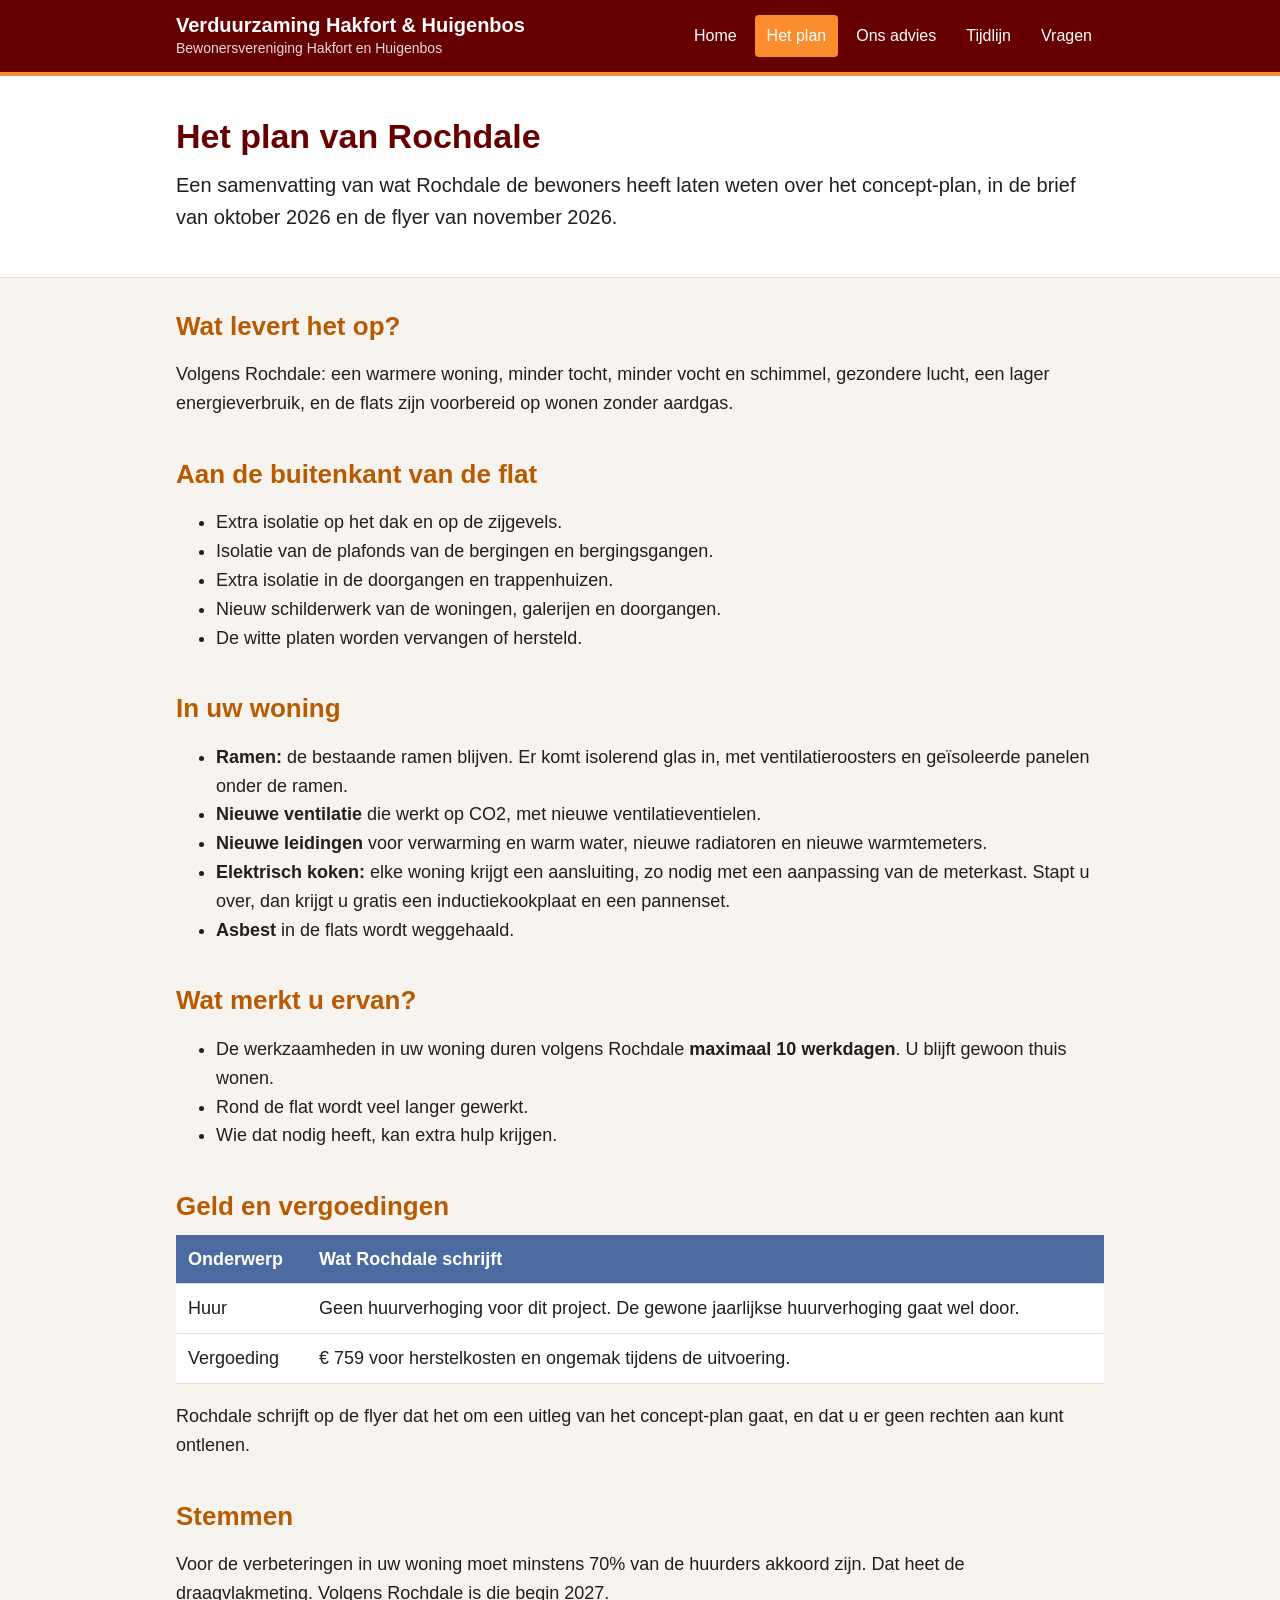
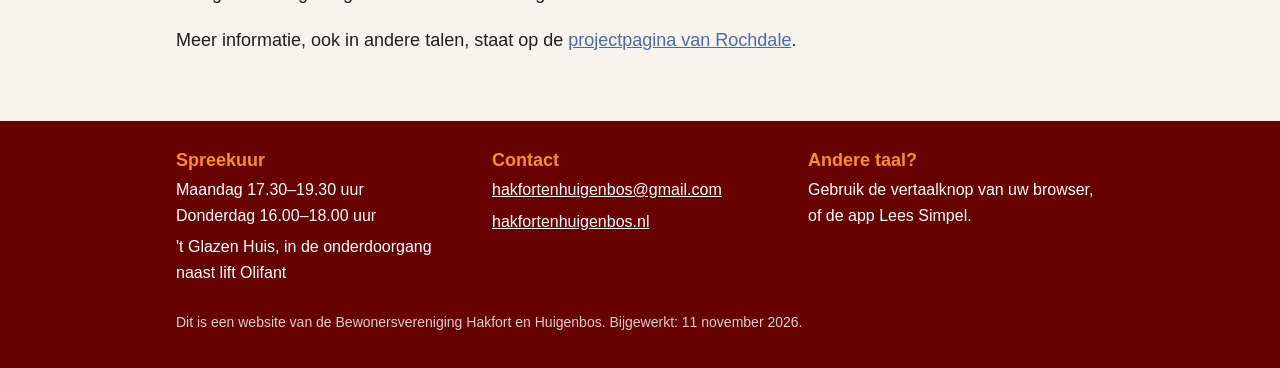
==== commit 9e6a4dc1: "Conceptbalk weggehaald Akkoord Daniël 18-11-2026: de melding concept mag weg van de website.  Co-Aut" ====
--- a/plan.html
+++ b/plan.html
@@ -8,7 +8,6 @@
 <link rel="stylesheet" href="css/style.css">
 </head>
 <body>
-<div class="concept">Concept: deze teksten zijn nog niet vastgesteld door het bestuur.</div>
 <header class="kop">
   <div class="wrap">
     <a class="logo" href="index.html"><strong>Verduurzaming Hakfort &amp; Huigenbos</strong><span>Bewonersvereniging Hakfort en Huigenbos</span></a>
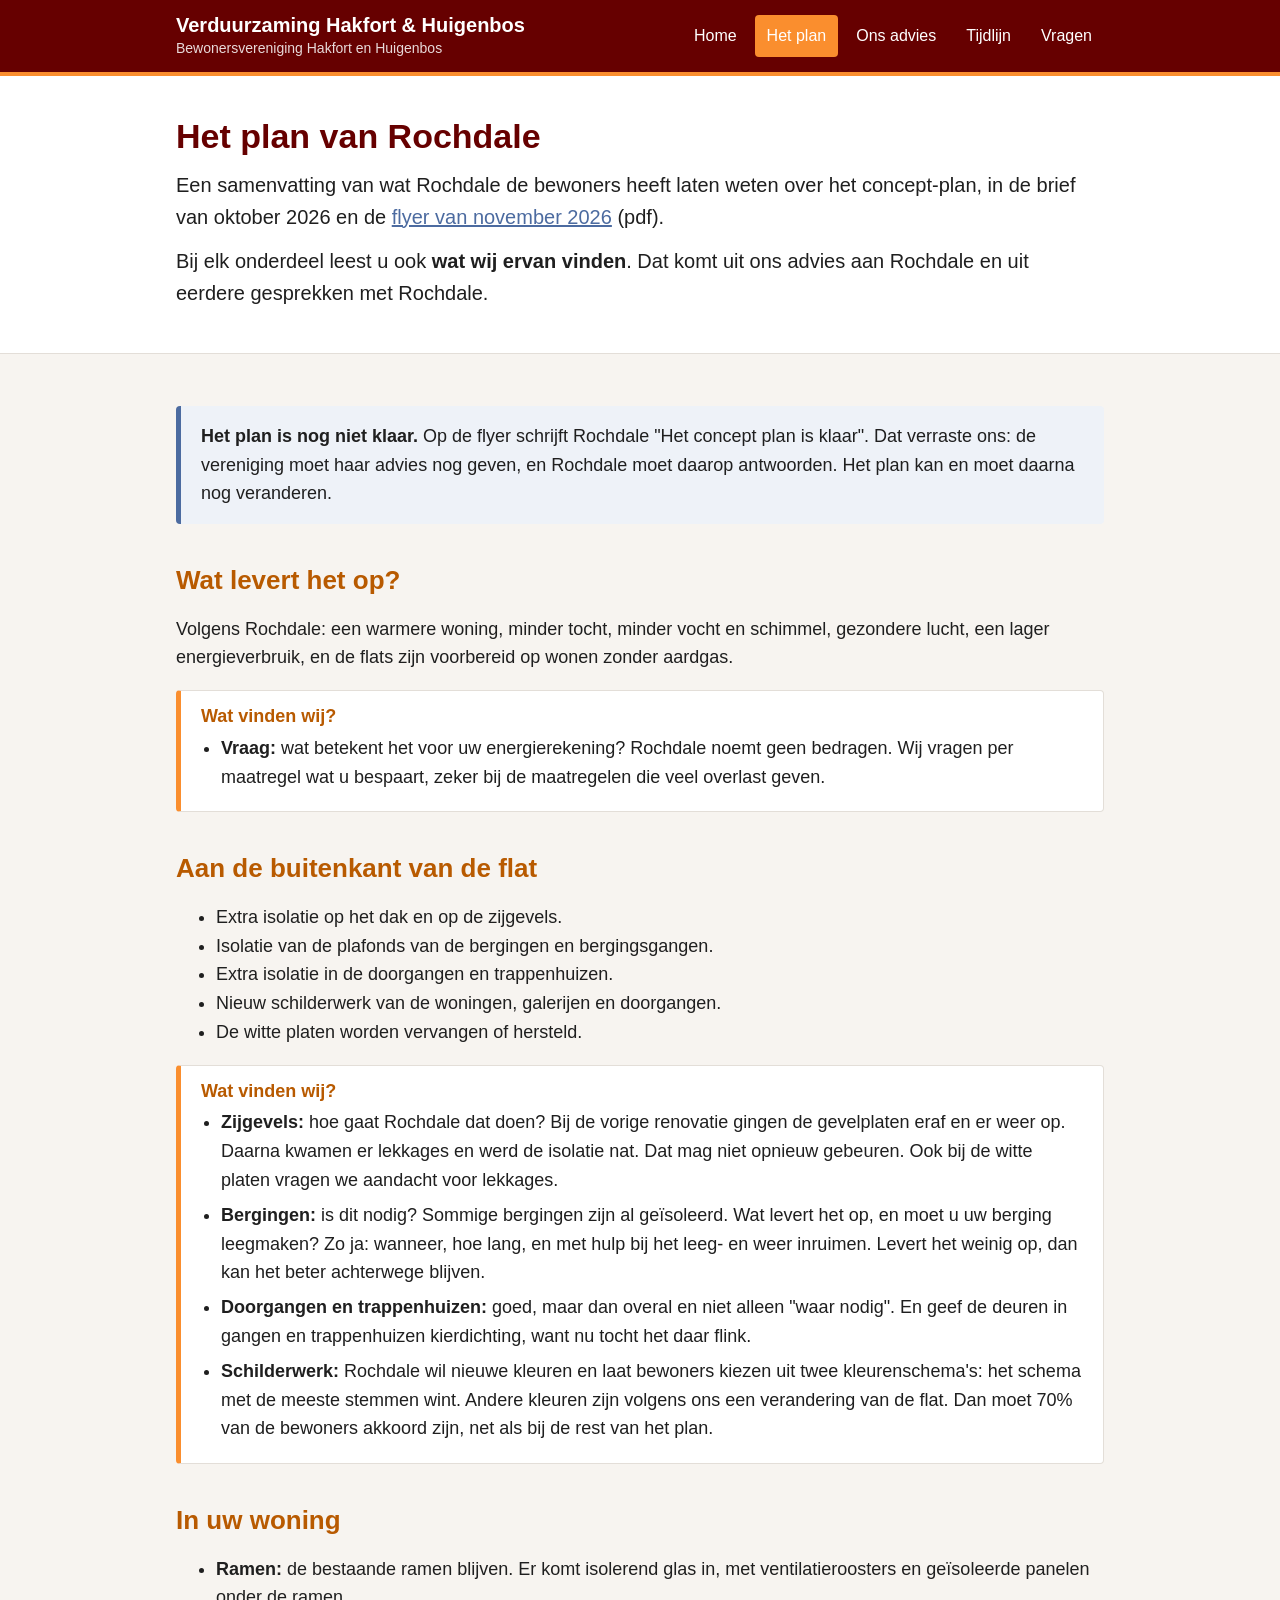
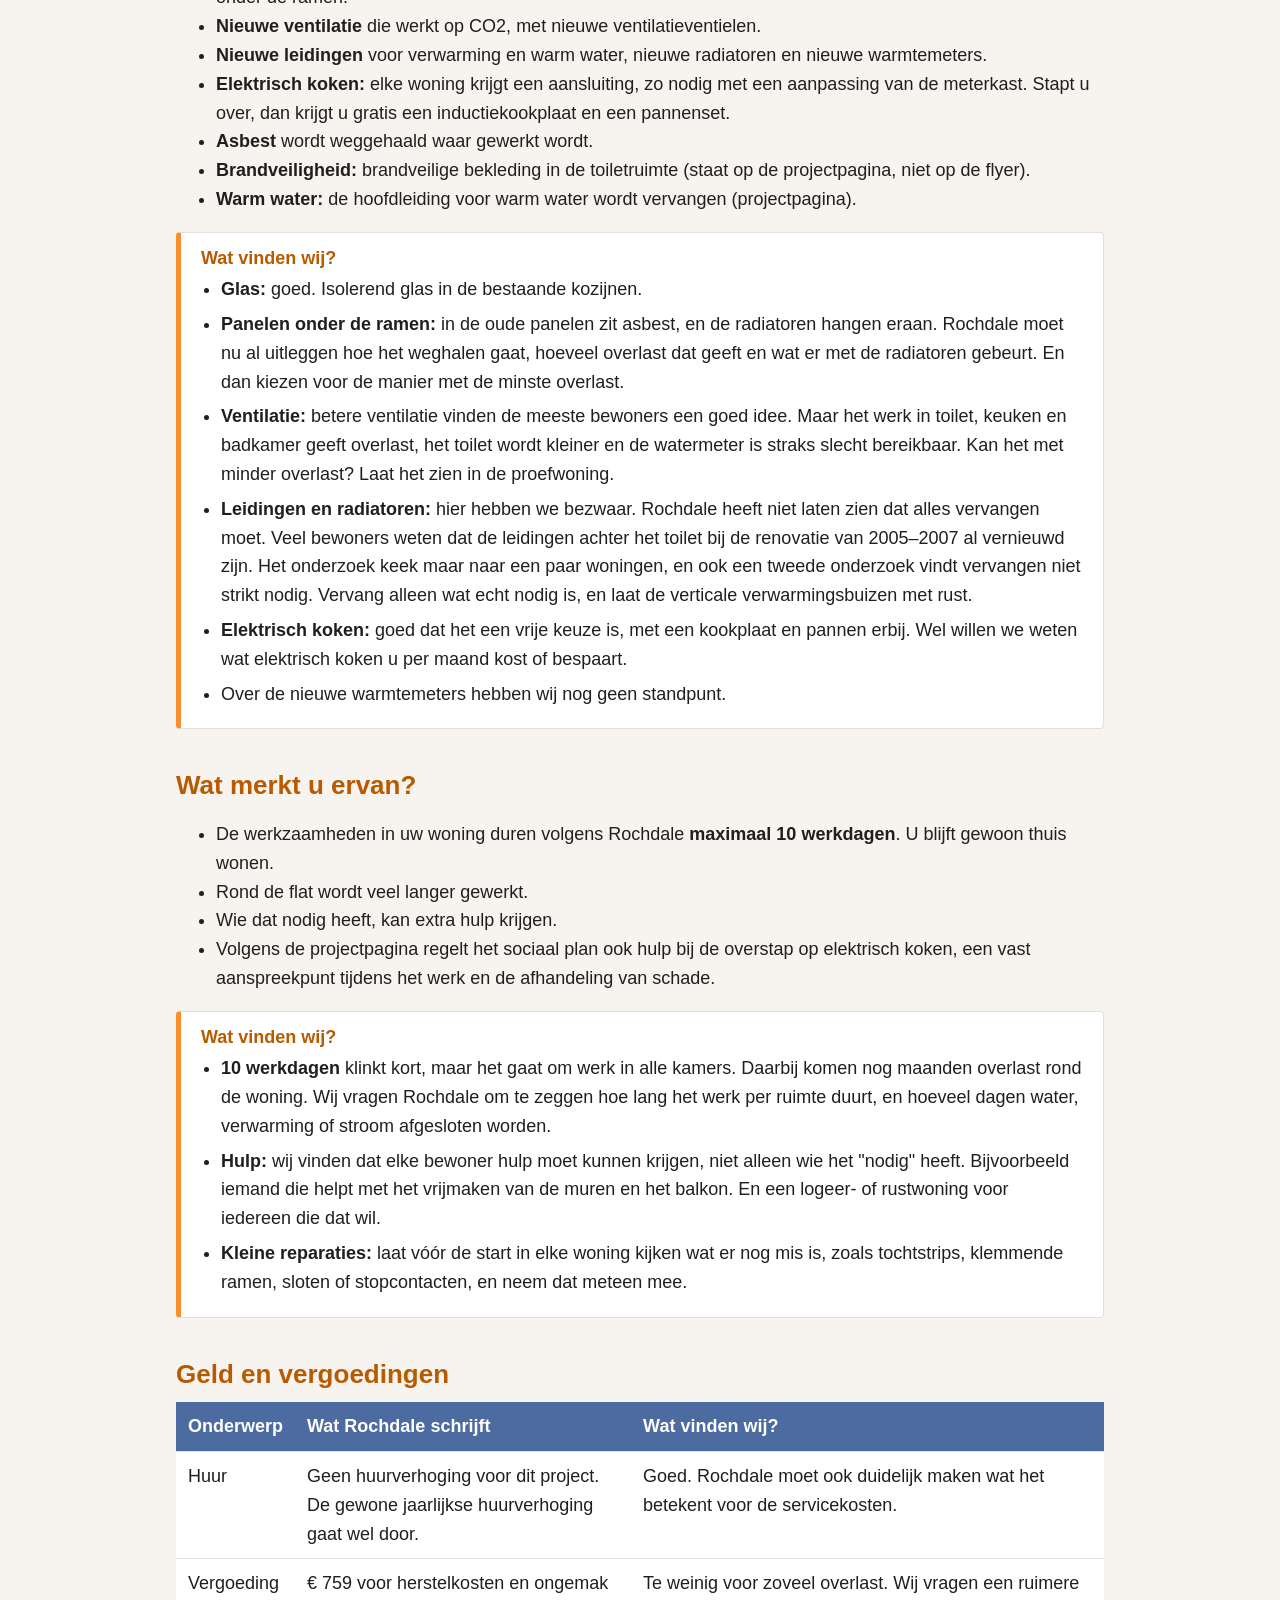
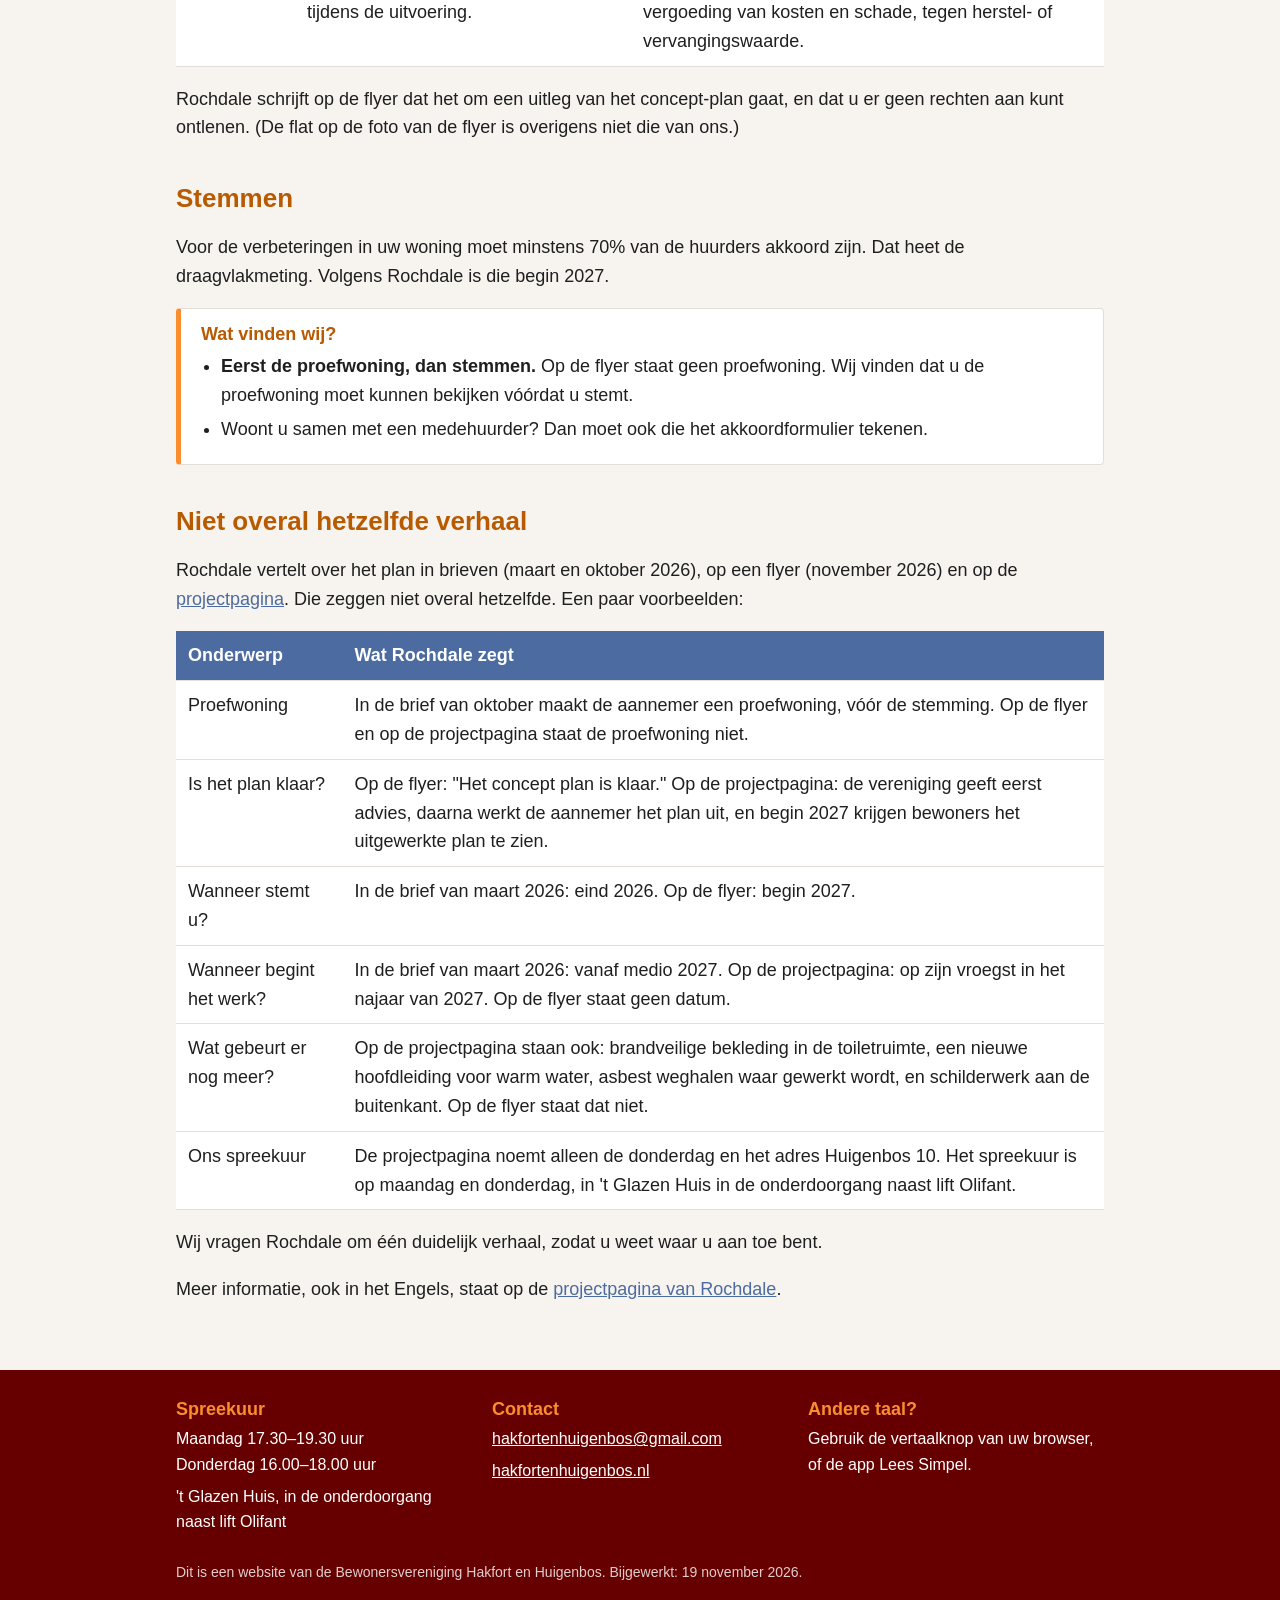
==== commit dd3405a7: "Reactie van de vereniging op het plan, flyer Rochdale, sitemap - Bij elk onderdeel van het plan "Wat" ====
--- a/plan.html
+++ b/plan.html
@@ -4,7 +4,7 @@
 <meta charset="utf-8">
 <meta name="viewport" content="width=device-width, initial-scale=1">
 <title>Het plan van Rochdale - Verduurzaming Hakfort en Huigenbos</title>
-<meta name="description" content="Wat Rochdale wil doen aan de flats Hakfort en Huigenbos.">
+<meta name="description" content="Wat Rochdale wil doen aan de flats Hakfort en Huigenbos, en wat de bewonersvereniging ervan vindt.">
 <link rel="stylesheet" href="css/style.css">
 </head>
 <body>
@@ -26,14 +26,25 @@
 <section class="intro">
   <div class="wrap">
     <h1>Het plan van Rochdale</h1>
-    <p>Een samenvatting van wat Rochdale de bewoners heeft laten weten over het concept-plan, in de brief van oktober 2026 en de flyer van november 2026.</p>
+    <p>Een samenvatting van wat Rochdale de bewoners heeft laten weten over het concept-plan, in de brief van oktober 2026 en de <a href="documenten/flyer-rochdale-2026-11.pdf">flyer van november 2026</a> (pdf).</p>
+    <p>Bij elk onderdeel leest u ook <strong>wat wij ervan vinden</strong>. Dat komt uit ons advies aan Rochdale en uit eerdere gesprekken met Rochdale.</p>
   </div>
 </section>
 
 <main>
   <div class="wrap">
+    <div class="let-op">
+      <p><strong>Het plan is nog niet klaar.</strong> Op de flyer schrijft Rochdale "Het concept plan is klaar". Dat verraste ons: de vereniging moet haar advies nog geven, en Rochdale moet daarop antwoorden. Het plan kan en moet daarna nog veranderen.</p>
+    </div>
+
     <h2>Wat levert het op?</h2>
     <p>Volgens Rochdale: een warmere woning, minder tocht, minder vocht en schimmel, gezondere lucht, een lager energieverbruik, en de flats zijn voorbereid op wonen zonder aardgas.</p>
+    <div class="onze-kijk">
+      <h3>Wat vinden wij?</h3>
+      <ul>
+        <li><strong>Vraag:</strong> wat betekent het voor uw energierekening? Rochdale noemt geen bedragen. Wij vragen per maatregel wat u bespaart, zeker bij de maatregelen die veel overlast geven.</li>
+      </ul>
+    </div>
 
     <h2>Aan de buitenkant van de flat</h2>
     <ul>
@@ -43,6 +54,15 @@
       <li>Nieuw schilderwerk van de woningen, galerijen en doorgangen.</li>
       <li>De witte platen worden vervangen of hersteld.</li>
     </ul>
+    <div class="onze-kijk">
+      <h3>Wat vinden wij?</h3>
+      <ul>
+        <li><strong>Zijgevels:</strong> hoe gaat Rochdale dat doen? Bij de vorige renovatie gingen de gevelplaten eraf en er weer op. Daarna kwamen er lekkages en werd de isolatie nat. Dat mag niet opnieuw gebeuren. Ook bij de witte platen vragen we aandacht voor lekkages.</li>
+        <li><strong>Bergingen:</strong> is dit nodig? Sommige bergingen zijn al geïsoleerd. Wat levert het op, en moet u uw berging leegmaken? Zo ja: wanneer, hoe lang, en met hulp bij het leeg- en weer inruimen. Levert het weinig op, dan kan het beter achterwege blijven.</li>
+        <li><strong>Doorgangen en trappenhuizen:</strong> goed, maar dan overal en niet alleen "waar nodig". En geef de deuren in gangen en trappenhuizen kierdichting, want nu tocht het daar flink.</li>
+        <li><strong>Schilderwerk:</strong> Rochdale wil nieuwe kleuren en laat bewoners kiezen uit twee kleurenschema's: het schema met de meeste stemmen wint. Andere kleuren zijn volgens ons een verandering van de flat. Dan moet 70% van de bewoners akkoord zijn, net als bij de rest van het plan.</li>
+      </ul>
+    </div>
 
     <h2>In uw woning</h2>
     <ul>
@@ -50,29 +70,72 @@
       <li><strong>Nieuwe ventilatie</strong> die werkt op CO2, met nieuwe ventilatieventielen.</li>
       <li><strong>Nieuwe leidingen</strong> voor verwarming en warm water, nieuwe radiatoren en nieuwe warmtemeters.</li>
       <li><strong>Elektrisch koken:</strong> elke woning krijgt een aansluiting, zo nodig met een aanpassing van de meterkast. Stapt u over, dan krijgt u gratis een inductiekookplaat en een pannenset.</li>
-      <li><strong>Asbest</strong> in de flats wordt weggehaald.</li>
+      <li><strong>Asbest</strong> wordt weggehaald waar gewerkt wordt.</li>
+      <li><strong>Brandveiligheid:</strong> brandveilige bekleding in de toiletruimte (staat op de projectpagina, niet op de flyer).</li>
+      <li><strong>Warm water:</strong> de hoofdleiding voor warm water wordt vervangen (projectpagina).</li>
     </ul>
+    <div class="onze-kijk">
+      <h3>Wat vinden wij?</h3>
+      <ul>
+        <li><strong>Glas:</strong> goed. Isolerend glas in de bestaande kozijnen.</li>
+        <li><strong>Panelen onder de ramen:</strong> in de oude panelen zit asbest, en de radiatoren hangen eraan. Rochdale moet nu al uitleggen hoe het weghalen gaat, hoeveel overlast dat geeft en wat er met de radiatoren gebeurt. En dan kiezen voor de manier met de minste overlast.</li>
+        <li><strong>Ventilatie:</strong> betere ventilatie vinden de meeste bewoners een goed idee. Maar het werk in toilet, keuken en badkamer geeft overlast, het toilet wordt kleiner en de watermeter is straks slecht bereikbaar. Kan het met minder overlast? Laat het zien in de proefwoning.</li>
+        <li><strong>Leidingen en radiatoren:</strong> hier hebben we bezwaar. Rochdale heeft niet laten zien dat alles vervangen moet. Veel bewoners weten dat de leidingen achter het toilet bij de renovatie van 2005–2007 al vernieuwd zijn. Het onderzoek keek maar naar een paar woningen, en ook een tweede onderzoek vindt vervangen niet strikt nodig. Vervang alleen wat echt nodig is, en laat de verticale verwarmingsbuizen met rust.</li>
+        <li><strong>Elektrisch koken:</strong> goed dat het een vrije keuze is, met een kookplaat en pannen erbij. Wel willen we weten wat elektrisch koken u per maand kost of bespaart.</li>
+        <li>Over de nieuwe warmtemeters hebben wij nog geen standpunt.</li>
+      </ul>
+    </div>
 
     <h2>Wat merkt u ervan?</h2>
     <ul>
       <li>De werkzaamheden in uw woning duren volgens Rochdale <strong>maximaal 10 werkdagen</strong>. U blijft gewoon thuis wonen.</li>
       <li>Rond de flat wordt veel langer gewerkt.</li>
       <li>Wie dat nodig heeft, kan extra hulp krijgen.</li>
+      <li>Volgens de projectpagina regelt het sociaal plan ook hulp bij de overstap op elektrisch koken, een vast aanspreekpunt tijdens het werk en de afhandeling van schade.</li>
     </ul>
+    <div class="onze-kijk">
+      <h3>Wat vinden wij?</h3>
+      <ul>
+        <li><strong>10 werkdagen</strong> klinkt kort, maar het gaat om werk in alle kamers. Daarbij komen nog maanden overlast rond de woning. Wij vragen Rochdale om te zeggen hoe lang het werk per ruimte duurt, en hoeveel dagen water, verwarming of stroom afgesloten worden.</li>
+        <li><strong>Hulp:</strong> wij vinden dat elke bewoner hulp moet kunnen krijgen, niet alleen wie het "nodig" heeft. Bijvoorbeeld iemand die helpt met het vrijmaken van de muren en het balkon. En een logeer- of rustwoning voor iedereen die dat wil.</li>
+        <li><strong>Kleine reparaties:</strong> laat vóór de start in elke woning kijken wat er nog mis is, zoals tochtstrips, klemmende ramen, sloten of stopcontacten, en neem dat meteen mee.</li>
+      </ul>
+    </div>
 
     <h2>Geld en vergoedingen</h2>
     <div class="tabel-wrap">
       <table>
-        <tr><th>Onderwerp</th><th>Wat Rochdale schrijft</th></tr>
-        <tr><td>Huur</td><td>Geen huurverhoging voor dit project. De gewone jaarlijkse huurverhoging gaat wel door.</td></tr>
-        <tr><td>Vergoeding</td><td>€ 759 voor herstelkosten en ongemak tijdens de uitvoering.</td></tr>
+        <tr><th>Onderwerp</th><th>Wat Rochdale schrijft</th><th>Wat vinden wij?</th></tr>
+        <tr><td>Huur</td><td>Geen huurverhoging voor dit project. De gewone jaarlijkse huurverhoging gaat wel door.</td><td>Goed. Rochdale moet ook duidelijk maken wat het betekent voor de servicekosten.</td></tr>
+        <tr><td>Vergoeding</td><td>€ 759 voor herstelkosten en ongemak tijdens de uitvoering.</td><td>Te weinig voor zoveel overlast. Wij vragen een ruimere vergoeding van kosten en schade, tegen herstel- of vervangingswaarde.</td></tr>
       </table>
     </div>
-    <p class="klein">Rochdale schrijft op de flyer dat het om een uitleg van het concept-plan gaat, en dat u er geen rechten aan kunt ontlenen.</p>
+    <p class="klein">Rochdale schrijft op de flyer dat het om een uitleg van het concept-plan gaat, en dat u er geen rechten aan kunt ontlenen. (De flat op de foto van de flyer is overigens niet die van ons.)</p>
 
     <h2>Stemmen</h2>
     <p>Voor de verbeteringen in uw woning moet minstens 70% van de huurders akkoord zijn. Dat heet de draagvlakmeting. Volgens Rochdale is die begin 2027.</p>
-    <p>Meer informatie, ook in andere talen, staat op de <a href="https://www.rochdale.nl/renovatie-sloop-nieuwbouw/verduurzaming-hakfort-en-huigenbos">projectpagina van Rochdale</a>.</p>
+    <div class="onze-kijk">
+      <h3>Wat vinden wij?</h3>
+      <ul>
+        <li><strong>Eerst de proefwoning, dan stemmen.</strong> Op de flyer staat geen proefwoning. Wij vinden dat u de proefwoning moet kunnen bekijken vóórdat u stemt.</li>
+        <li>Woont u samen met een medehuurder? Dan moet ook die het akkoordformulier tekenen.</li>
+      </ul>
+    </div>
+    <h2>Niet overal hetzelfde verhaal</h2>
+    <p>Rochdale vertelt over het plan in brieven (maart en oktober 2026), op een flyer (november 2026) en op de <a href="https://www.rochdale.nl/renovatie-sloop-nieuwbouw/verduurzaming-hakfort-en-huigenbos">projectpagina</a>. Die zeggen niet overal hetzelfde. Een paar voorbeelden:</p>
+    <div class="tabel-wrap">
+      <table>
+        <tr><th>Onderwerp</th><th>Wat Rochdale zegt</th></tr>
+        <tr><td>Proefwoning</td><td>In de brief van oktober maakt de aannemer een proefwoning, vóór de stemming. Op de flyer en op de projectpagina staat de proefwoning niet.</td></tr>
+        <tr><td>Is het plan klaar?</td><td>Op de flyer: "Het concept plan is klaar." Op de projectpagina: de vereniging geeft eerst advies, daarna werkt de aannemer het plan uit, en begin 2027 krijgen bewoners het uitgewerkte plan te zien.</td></tr>
+        <tr><td>Wanneer stemt u?</td><td>In de brief van maart 2026: eind 2026. Op de flyer: begin 2027.</td></tr>
+        <tr><td>Wanneer begint het werk?</td><td>In de brief van maart 2026: vanaf medio 2027. Op de projectpagina: op zijn vroegst in het najaar van 2027. Op de flyer staat geen datum.</td></tr>
+        <tr><td>Wat gebeurt er nog meer?</td><td>Op de projectpagina staan ook: brandveilige bekleding in de toiletruimte, een nieuwe hoofdleiding voor warm water, asbest weghalen waar gewerkt wordt, en schilderwerk aan de buitenkant. Op de flyer staat dat niet.</td></tr>
+        <tr><td>Ons spreekuur</td><td>De projectpagina noemt alleen de donderdag en het adres Huigenbos 10. Het spreekuur is op maandag en donderdag, in 't Glazen Huis in de onderdoorgang naast lift Olifant.</td></tr>
+      </table>
+    </div>
+    <p>Wij vragen Rochdale om één duidelijk verhaal, zodat u weet waar u aan toe bent.</p>
+    <p>Meer informatie, ook in het Engels, staat op de <a href="https://www.rochdale.nl/renovatie-sloop-nieuwbouw/verduurzaming-hakfort-en-huigenbos">projectpagina van Rochdale</a>.</p>
   </div>
 </main>
 <footer class="voet">
@@ -93,7 +156,7 @@
         <p>Gebruik de vertaalknop van uw browser, of de app Lees Simpel.</p>
       </div>
     </div>
-    <p class="klein">Dit is een website van de Bewonersvereniging Hakfort en Huigenbos. Bijgewerkt: 11 november 2026.</p>
+    <p class="klein">Dit is een website van de Bewonersvereniging Hakfort en Huigenbos. Bijgewerkt: 19 november 2026.</p>
   </div>
 </footer>
 <script src="js/main.js"></script>
--- a/css/style.css
+++ b/css/style.css
@@ -310,3 +310,17 @@
   details { border: 0; }
   details .antwoord { display: block; }
 }
+
+/* Reactie van de vereniging bij een onderdeel van het plan */
+.onze-kijk {
+  background: var(--wit);
+  border: 1px solid var(--lijn);
+  border-left: 5px solid var(--oranje);
+  border-radius: 4px;
+  padding: 14px 20px;
+  margin: 12px 0 28px;
+}
+.onze-kijk h3 { margin: 0 0 6px; font-size: 18px; color: var(--oranje-tekst); }
+.onze-kijk ul { margin: 0; padding-left: 20px; }
+.onze-kijk li { margin-bottom: 6px; }
+.onze-kijk > :last-child { margin-bottom: 0; }
